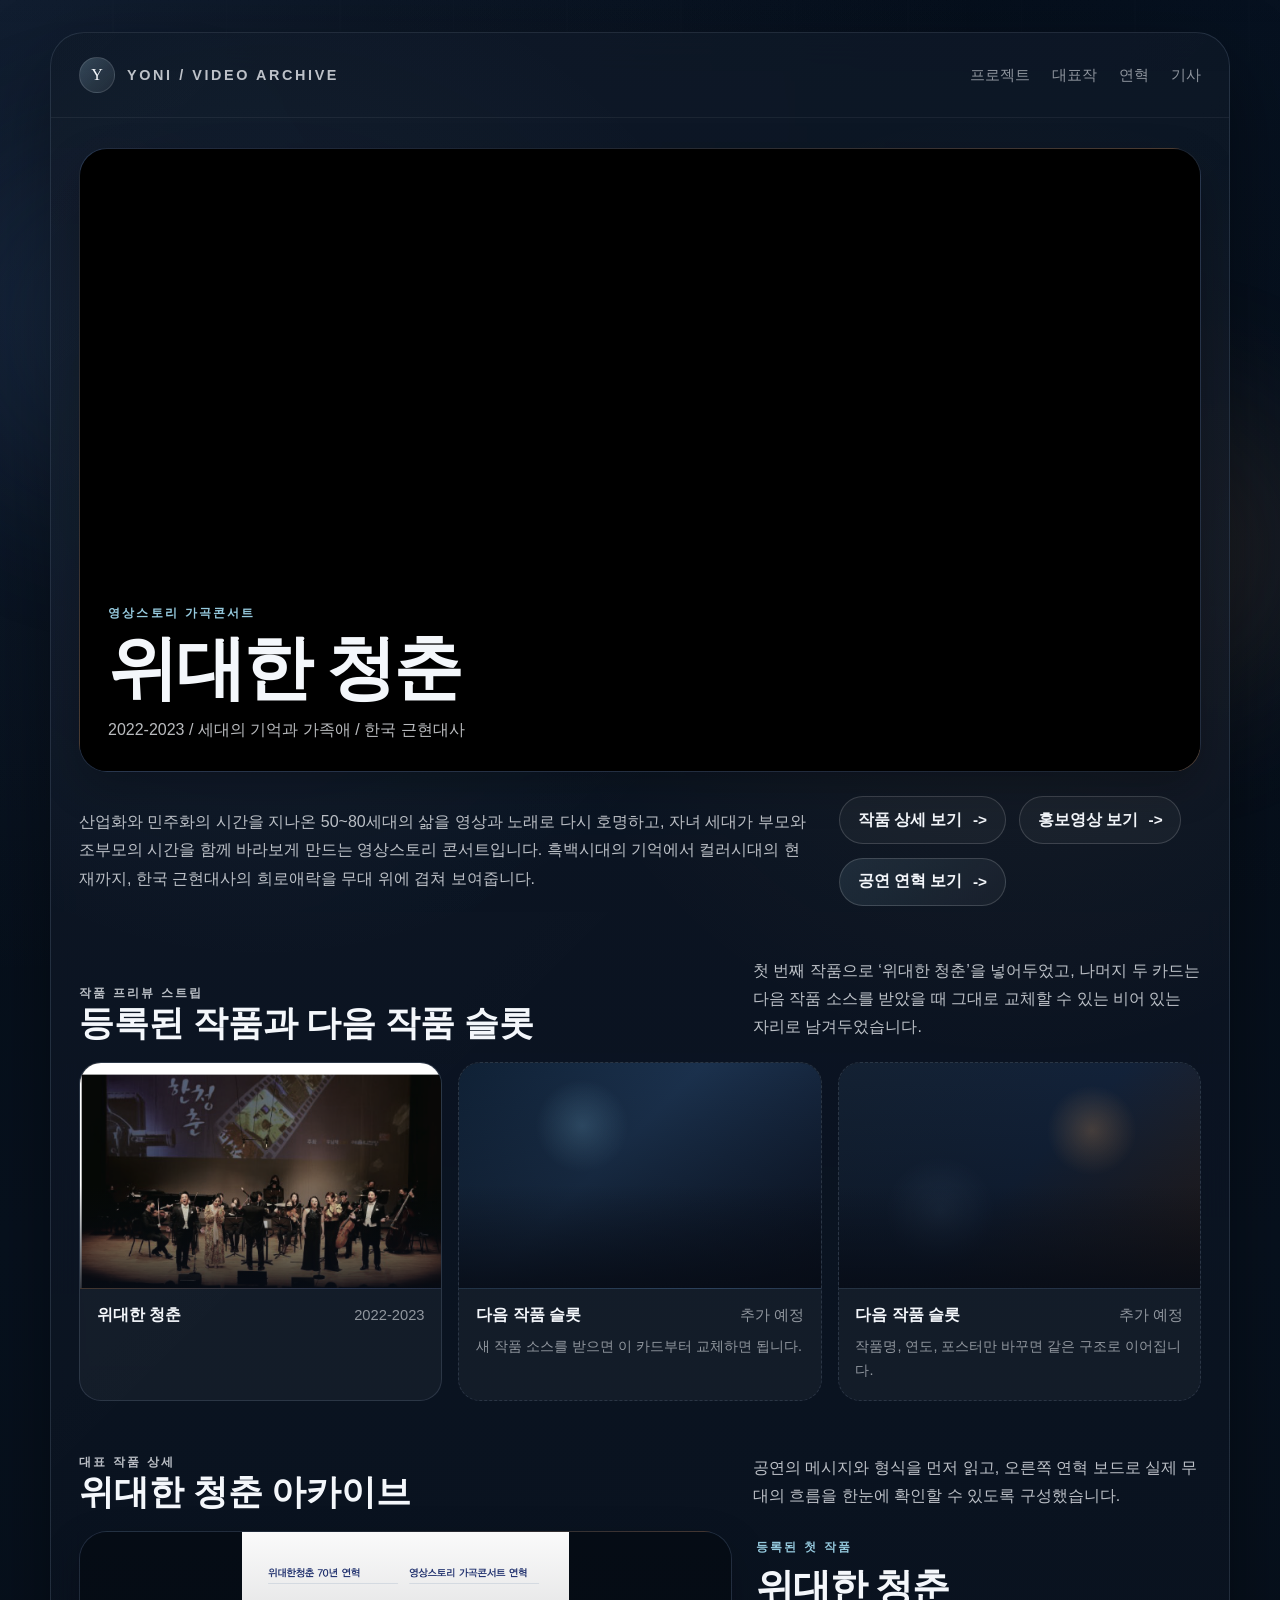
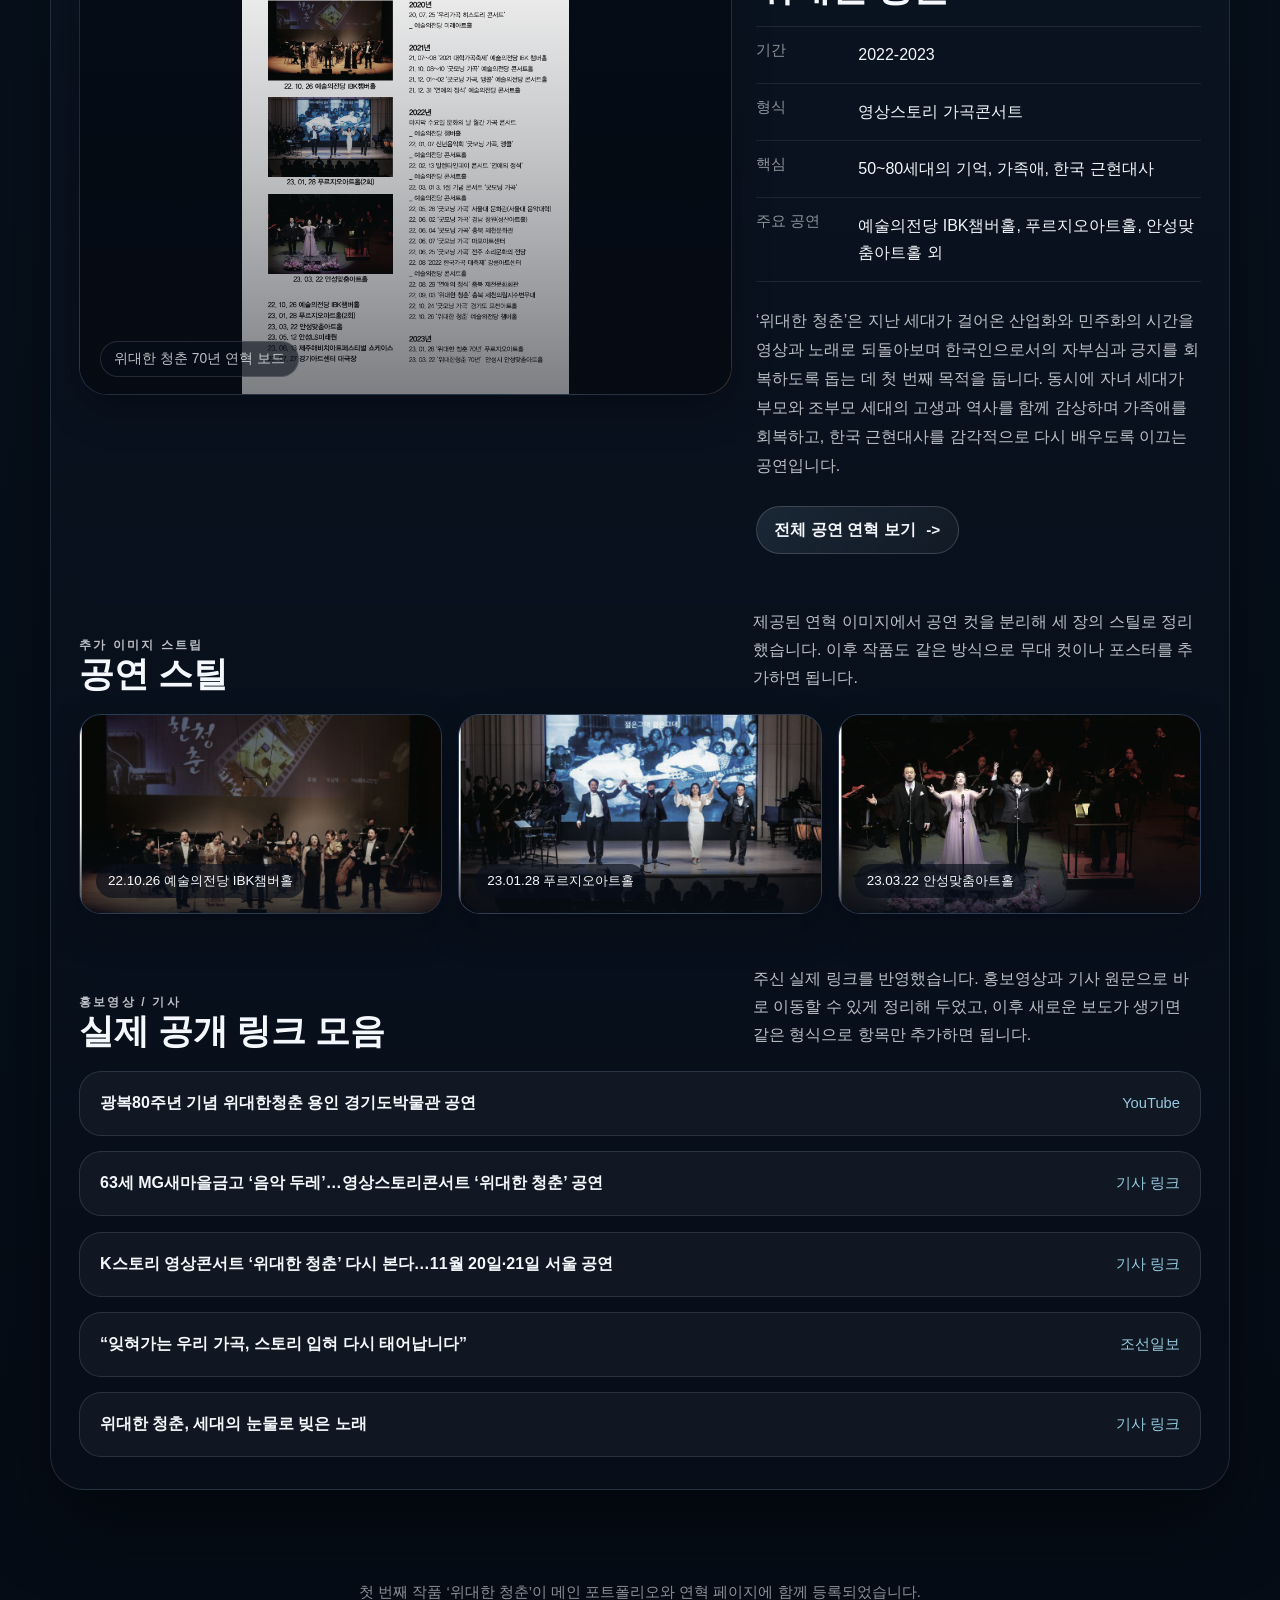
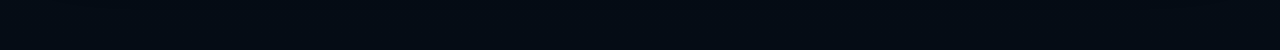
==== index.html @ c4008858 "Create cinematic portfolio site and history page" ====
<!DOCTYPE html>
<html lang="ko">
<head>
  <meta charset="UTF-8" />
  <meta name="viewport" content="width=device-width, initial-scale=1.0" />
  <title>Yoni | 위대한 청춘 포트폴리오</title>
  <meta
    name="description"
    content="영상스토리 가곡콘서트 '위대한 청춘'을 중심으로 구성한 시네마틱 포트폴리오 페이지."
  />
  <link rel="stylesheet" href="styles.css" />
</head>
<body>
  <!--
    CONTENT GUIDE
    1. 각 .media-placeholder는 아래 둘 중 하나로 바꾸면 됩니다.
       <img class="media-asset" src="assets/your-file.jpg" alt="작품 설명" />
       <video class="media-asset" src="assets/your-file.mp4" poster="assets/poster.jpg" controls preload="metadata"></video>
       <div class="video-embed"><iframe src="https://www.youtube.com/embed/VIDEO_ID" title="YouTube video player" allowfullscreen></iframe></div>
    2. 작품을 새로 넣을 때는 .preview-card 하나를 복제하고, 비어 있는 슬롯 카드를 실제 작품 카드로 교체합니다.
    3. 대표 작품 상세 섹션은 작품당 하나씩 만들고, id를 부여한 뒤 history.html에서 그 앵커로 연결합니다.
    4. 공연 스틸은 .still-frame 하나씩 복제해서 추가합니다.
    5. 기사 링크는 실제 URL을 받으면 example.com 주소만 교체하면 됩니다.
  -->

  <div class="page-atmosphere" aria-hidden="true">
    <div class="page-atmosphere__halo page-atmosphere__halo--left"></div>
    <div class="page-atmosphere__halo page-atmosphere__halo--right"></div>
    <div class="page-atmosphere__grid"></div>
  </div>

  <main class="portfolio-shell">
    <div class="portfolio-panel">
      <header class="masthead">
        <a class="brand" href="#featured">
          <span class="brand__mark">Y</span>
          <span class="brand__text">Yoni / Video Archive</span>
        </a>

        <nav class="masthead__nav" aria-label="Primary">
          <a href="#projects">프로젝트</a>
          <a href="#project-great-youth">대표작</a>
          <a href="history.html">연혁</a>
          <a href="#press">기사</a>
        </nav>
      </header>

      <section class="hero" id="featured" aria-labelledby="hero-title">
        <div class="hero__media media-stage media-stage--featured">
          <!-- HERO MEDIA SLOT -->
          <div class="video-embed">
            <iframe
              src="https://www.youtube.com/embed/uL1HTWIX-zs?si=ua6RjAPnV2ahGlyJ"
              title="위대한 청춘 홍보영상"
              loading="lazy"
              allow="accelerometer; autoplay; clipboard-write; encrypted-media; gyroscope; picture-in-picture; web-share"
              referrerpolicy="strict-origin-when-cross-origin"
              allowfullscreen
            ></iframe>
          </div>
          <div class="media-stage__scrim"></div>

          <div class="hero__overlay">
            <p class="eyebrow">영상스토리 가곡콘서트</p>
            <h1 id="hero-title">위대한 청춘</h1>
            <p class="hero__meta">2022-2023 / 세대의 기억과 가족애 / 한국 근현대사</p>
          </div>
        </div>

        <div class="hero__intro">
          <p class="hero__summary">
            산업화와 민주화의 시간을 지나온 50~80세대의 삶을 영상과 노래로 다시
            호명하고, 자녀 세대가 부모와 조부모의 시간을 함께 바라보게 만드는
            영상스토리 콘서트입니다. 흑백시대의 기억에서 컬러시대의 현재까지,
            한국 근현대사의 희로애락을 무대 위에 겹쳐 보여줍니다.
          </p>
          <div class="hero__actions">
            <a class="button-link button-link--ghost" href="#project-great-youth">작품 상세 보기</a>
            <a
              class="button-link button-link--ghost"
              href="https://youtu.be/uL1HTWIX-zs?si=ua6RjAPnV2ahGlyJ"
              target="_blank"
              rel="noreferrer"
            >홍보영상 보기</a>
            <a class="button-link" href="history.html#great-youth-history">공연 연혁 보기</a>
          </div>
        </div>
      </section>

      <section class="section-block" id="projects" aria-labelledby="projects-title">
        <div class="section-heading">
          <div>
            <p class="eyebrow">작품 프리뷰 스트립</p>
            <h2 id="projects-title">등록된 작품과 다음 작품 슬롯</h2>
          </div>
          <p>
            첫 번째 작품으로 &lsquo;위대한 청춘&rsquo;을 넣어두었고, 나머지 두 카드는
            다음 작품 소스를 받았을 때 그대로 교체할 수 있는 비어 있는 자리로
            남겨두었습니다.
          </p>
        </div>

        <div class="preview-grid">
          <!-- PROJECT CARD TEMPLATE: article.preview-card 하나를 복제해서 추가 -->
          <article class="preview-card">
            <div class="preview-card__media media-swatch media-swatch--ember">
              <img
                class="media-asset"
                src="assets/great-youth-stage-ibk-2022.png"
                alt="위대한 청춘 공연 프리뷰 이미지"
                loading="lazy"
              />
            </div>
            <div class="preview-card__body">
              <div class="preview-card__title-row">
                <h3>위대한 청춘</h3>
                <p>2022-2023</p>
              </div>
            </div>
          </article>

          <article class="preview-card preview-card--empty">
            <div class="preview-card__media media-swatch media-swatch--harbor">
              <div
                class="media-placeholder"
                role="img"
                aria-label="다음 작품을 추가할 수 있는 빈 슬롯"
              ></div>
            </div>
            <div class="preview-card__body">
              <div class="preview-card__title-row">
                <h3>다음 작품 슬롯</h3>
                <p>추가 예정</p>
              </div>
              <span class="preview-card__placeholder-note">새 작품 소스를 받으면 이 카드부터 교체하면 됩니다.</span>
            </div>
          </article>

          <article class="preview-card preview-card--empty">
            <div class="preview-card__media media-swatch media-swatch--signal">
              <div
                class="media-placeholder"
                role="img"
                aria-label="다음 작품을 추가할 수 있는 빈 슬롯"
              ></div>
            </div>
            <div class="preview-card__body">
              <div class="preview-card__title-row">
                <h3>다음 작품 슬롯</h3>
                <p>추가 예정</p>
              </div>
              <span class="preview-card__placeholder-note">작품명, 연도, 포스터만 바꾸면 같은 구조로 이어집니다.</span>
            </div>
          </article>
        </div>
      </section>

      <section class="section-block" id="project-great-youth" aria-labelledby="detail-title">
        <div class="section-heading">
          <div>
            <p class="eyebrow">대표 작품 상세</p>
            <h2 id="detail-title">위대한 청춘 아카이브</h2>
          </div>
          <p>
            공연의 메시지와 형식을 먼저 읽고, 오른쪽 연혁 보드로 실제 무대의 흐름을
            한눈에 확인할 수 있도록 구성했습니다.
          </p>
        </div>

        <div class="project-detail">
          <figure class="project-detail__frame media-stage media-stage--detail">
            <!-- MAIN DETAIL MEDIA SLOT -->
            <img
              class="media-asset media-asset--contain"
              src="assets/great-youth-history-board.png"
              alt="위대한 청춘 70년 공연 및 영상스토리 가곡콘서트 연혁 이미지"
              loading="lazy"
            />
            <div class="media-stage__scrim"></div>
            <figcaption class="project-detail__caption">위대한 청춘 70년 연혁 보드</figcaption>
          </figure>

          <article class="project-detail__copy">
            <p class="eyebrow">등록된 첫 작품</p>
            <h3 class="project-detail__title">위대한 청춘</h3>

            <dl class="project-facts">
              <div>
                <dt>기간</dt>
                <dd>2022-2023</dd>
              </div>
              <div>
                <dt>형식</dt>
                <dd>영상스토리 가곡콘서트</dd>
              </div>
              <div>
                <dt>핵심</dt>
                <dd>50~80세대의 기억, 가족애, 한국 근현대사</dd>
              </div>
              <div>
                <dt>주요 공연</dt>
                <dd>예술의전당 IBK챔버홀, 푸르지오아트홀, 안성맞춤아트홀 외</dd>
              </div>
            </dl>

            <p class="project-detail__description">
              &lsquo;위대한 청춘&rsquo;은 지난 세대가 걸어온 산업화와 민주화의 시간을
              영상과 노래로 되돌아보며 한국인으로서의 자부심과 긍지를 회복하도록
              돕는 데 첫 번째 목적을 둡니다. 동시에 자녀 세대가 부모와 조부모 세대의
              고생과 역사를 함께 감상하며 가족애를 회복하고, 한국 근현대사를 감각적으로
              다시 배우도록 이끄는 공연입니다.
            </p>

            <a class="button-link" href="history.html#great-youth-history">전체 공연 연혁 보기</a>
          </article>
        </div>
      </section>

      <section class="section-block" aria-labelledby="stills-title">
        <div class="section-heading">
          <div>
            <p class="eyebrow">추가 이미지 스트립</p>
            <h2 id="stills-title">공연 스틸</h2>
          </div>
          <p>
            제공된 연혁 이미지에서 공연 컷을 분리해 세 장의 스틸로 정리했습니다.
            이후 작품도 같은 방식으로 무대 컷이나 포스터를 추가하면 됩니다.
          </p>
        </div>

        <div class="stills-grid">
          <!-- STILL TEMPLATE: figure.still-frame 하나씩 복제 -->
          <figure class="still-frame still-frame--arrival">
            <img
              class="media-asset"
              src="assets/great-youth-stage-ibk-2022.png"
              alt="2022년 예술의전당 IBK챔버홀 위대한 청춘 공연 장면"
              loading="lazy"
            />
            <figcaption>22.10.26 예술의전당 IBK챔버홀</figcaption>
          </figure>

          <figure class="still-frame still-frame--refraction">
            <img
              class="media-asset"
              src="assets/great-youth-stage-prugio-2023.png"
              alt="2023년 푸르지오아트홀 위대한 청춘 공연 장면"
              loading="lazy"
            />
            <figcaption>23.01.28 푸르지오아트홀</figcaption>
          </figure>

          <figure class="still-frame still-frame--rooftop">
            <img
              class="media-asset"
              src="assets/great-youth-stage-anseong-2023.png"
              alt="2023년 안성맞춤아트홀 위대한 청춘 공연 장면"
              loading="lazy"
            />
            <figcaption>23.03.22 안성맞춤아트홀</figcaption>
          </figure>
        </div>
      </section>

      <section class="section-block section-block--last" id="press" aria-labelledby="press-title">
        <div class="section-heading">
          <div>
            <p class="eyebrow">홍보영상 / 기사</p>
            <h2 id="press-title">실제 공개 링크 모음</h2>
          </div>
          <p>
            주신 실제 링크를 반영했습니다. 홍보영상과 기사 원문으로 바로 이동할 수 있게
            정리해 두었고, 이후 새로운 보도가 생기면 같은 형식으로 항목만 추가하면 됩니다.
          </p>
        </div>

        <ul class="press-list">
          <!-- PRESS LINK TEMPLATE: li 하나씩 복제 -->
          <li>
            <a
              class="press-link"
              href="https://youtu.be/uL1HTWIX-zs?si=ua6RjAPnV2ahGlyJ"
              target="_blank"
              rel="noreferrer"
            >
              <span class="press-link__title">광복80주년 기념 위대한청춘 용인 경기도박물관 공연</span>
              <span class="press-link__meta">YouTube</span>
            </a>
          </li>
          <li>
            <a
              class="press-link"
              href="https://daily.hankooki.com/news/articleViewAmp.html?idxno=1357219"
              target="_blank"
              rel="noreferrer"
            >
              <span class="press-link__title">63세 MG새마을금고 &lsquo;음악 두레&rsquo;&hellip;영상스토리콘서트 &lsquo;위대한 청춘&rsquo; 공연</span>
              <span class="press-link__meta">기사 링크</span>
            </a>
          </li>
          <li>
            <a
              class="press-link"
              href="https://daily.hankooki.com/news/articleView.html?idxno=1286118"
              target="_blank"
              rel="noreferrer"
            >
              <span class="press-link__title">K스토리 영상콘서트 &lsquo;위대한 청춘&rsquo; 다시 본다&hellip;11월 20일&middot;21일 서울 공연</span>
              <span class="press-link__meta">기사 링크</span>
            </a>
          </li>
          <li>
            <a
              class="press-link"
              href="https://www.chosun.com/culture-life/performance-arts/2025/11/04/C3NMFO4NOFBK3BOUZALYMNGL6I/"
              target="_blank"
              rel="noreferrer"
            >
              <span class="press-link__title">&ldquo;잊혀가는 우리 가곡, 스토리 입혀 다시 태어납니다&rdquo;</span>
              <span class="press-link__meta">조선일보</span>
            </a>
          </li>
          <li>
            <a
              class="press-link"
              href="http://www.woman-story.co.kr/news/articleView.html?idxno=10853"
              target="_blank"
              rel="noreferrer"
            >
              <span class="press-link__title">위대한 청춘, 세대의 눈물로 빚은 노래</span>
              <span class="press-link__meta">기사 링크</span>
            </a>
          </li>
        </ul>
      </section>
    </div>
  </main>

  <footer class="site-footer">
    <p>첫 번째 작품 &lsquo;위대한 청춘&rsquo;이 메인 포트폴리오와 연혁 페이지에 함께 등록되었습니다.</p>
  </footer>
</body>
</html>
---- styles.css ----
:root {
  --bg-base: #06101d;
  --bg-deep: #091526;
  --bg-panel: rgba(9, 17, 30, 0.76);
  --bg-panel-strong: rgba(12, 21, 36, 0.88);
  --surface-soft: rgba(255, 255, 255, 0.04);
  --surface-hover: rgba(255, 255, 255, 0.07);
  --line-soft: rgba(183, 210, 237, 0.14);
  --line-strong: rgba(183, 210, 237, 0.28);
  --text-main: #f4f7fb;
  --text-muted: rgba(244, 247, 251, 0.76);
  --text-soft: rgba(244, 247, 251, 0.56);
  --accent-sea: #96cade;
  --accent-warm: rgba(238, 164, 96, 0.32);
  --focus-ring: #b8e4f2;
  --shadow-panel: 0 32px 80px rgba(0, 0, 0, 0.42);
  --shadow-card: 0 16px 40px rgba(0, 0, 0, 0.24);
  --radius-panel: 34px;
  --radius-large: 28px;
  --radius-medium: 22px;
  --radius-small: 16px;
  --shell-width: 1180px;
}

*,
*::before,
*::after {
  box-sizing: border-box;
}

html {
  scroll-behavior: smooth;
}

body {
  margin: 0;
  min-height: 100vh;
  font-family: "Aptos", "Segoe UI", "Noto Sans KR", sans-serif;
  color: var(--text-main);
  background:
    radial-gradient(circle at top left, rgba(77, 116, 173, 0.18), transparent 28%),
    radial-gradient(circle at top right, rgba(19, 50, 89, 0.16), transparent 26%),
    linear-gradient(180deg, #040b15 0%, #07111e 38%, #050c15 100%);
  overflow-x: hidden;
}

a {
  color: inherit;
  text-decoration: none;
}

img,
video {
  display: block;
  max-width: 100%;
}

a:focus-visible {
  outline: 2px solid var(--focus-ring);
  outline-offset: 4px;
}

.page-atmosphere {
  position: fixed;
  inset: 0;
  z-index: 0;
  pointer-events: none;
  overflow: hidden;
}

.page-atmosphere__halo {
  position: absolute;
  border-radius: 999px;
  filter: blur(72px);
  opacity: 0.65;
}

.page-atmosphere__halo--left {
  top: 8%;
  left: -10%;
  width: 32rem;
  height: 32rem;
  background: radial-gradient(circle, rgba(84, 126, 193, 0.34), transparent 68%);
}

.page-atmosphere__halo--right {
  right: -8%;
  bottom: 14%;
  width: 28rem;
  height: 28rem;
  background: radial-gradient(circle, rgba(235, 169, 109, 0.28), transparent 68%);
}

.page-atmosphere__grid {
  position: absolute;
  inset: 0;
  background:
    linear-gradient(180deg, rgba(255, 255, 255, 0.02), transparent 24%),
    repeating-linear-gradient(
      90deg,
      transparent 0,
      transparent 7rem,
      rgba(255, 255, 255, 0.02) 7rem,
      rgba(255, 255, 255, 0.02) 7.1rem
    );
  opacity: 0.22;
}

.portfolio-shell {
  position: relative;
  z-index: 1;
  max-width: calc(var(--shell-width) + 48px);
  margin: 0 auto;
  padding: 32px 24px 72px;
}

.portfolio-panel {
  position: relative;
  overflow: hidden;
  border: 1px solid var(--line-soft);
  border-radius: var(--radius-panel);
  background:
    linear-gradient(180deg, rgba(13, 23, 38, 0.88), rgba(8, 15, 27, 0.72)),
    linear-gradient(135deg, rgba(255, 255, 255, 0.05), transparent 42%);
  box-shadow: var(--shadow-panel);
  backdrop-filter: blur(18px);
}

.portfolio-panel::before {
  content: "";
  position: absolute;
  inset: 0;
  background:
    radial-gradient(circle at 18% 14%, rgba(130, 174, 214, 0.08), transparent 18%),
    radial-gradient(circle at 82% 18%, rgba(244, 176, 112, 0.06), transparent 18%);
  pointer-events: none;
}

.masthead {
  position: relative;
  z-index: 1;
  display: flex;
  align-items: center;
  justify-content: space-between;
  gap: 18px;
  padding: 24px 28px;
  border-bottom: 1px solid rgba(255, 255, 255, 0.06);
}

.brand {
  display: inline-flex;
  align-items: center;
  gap: 12px;
}

.brand__mark {
  display: grid;
  place-items: center;
  width: 2.25rem;
  height: 2.25rem;
  border-radius: 999px;
  border: 1px solid rgba(255, 255, 255, 0.12);
  background:
    linear-gradient(135deg, rgba(154, 202, 222, 0.24), rgba(255, 255, 255, 0.04)),
    rgba(255, 255, 255, 0.02);
  font-family: "Iowan Old Style", "Palatino Linotype", Georgia, serif;
  font-size: 1rem;
}

.brand__text {
  color: var(--text-muted);
  font-size: 0.9rem;
  font-weight: 600;
  letter-spacing: 0.18em;
  text-transform: uppercase;
}

.masthead__nav {
  display: flex;
  flex-wrap: wrap;
  gap: 22px;
}

.masthead__nav a {
  color: var(--text-soft);
  font-size: 0.94rem;
  transition: color 180ms ease, transform 180ms ease;
}

.masthead__nav a:hover,
.masthead__nav a:focus-visible {
  color: var(--text-main);
  transform: translateY(-1px);
}

.hero {
  position: relative;
  z-index: 1;
  padding: 30px 28px 0;
}

.hero__media,
.project-detail__frame {
  position: relative;
  overflow: hidden;
  border-radius: var(--radius-large);
  border: 1px solid rgba(255, 255, 255, 0.08);
  box-shadow: var(--shadow-card);
  isolation: isolate;
}

.media-stage {
  background-color: #0c1627;
}

.media-placeholder,
.media-asset {
  position: absolute;
  inset: 0;
  width: 100%;
  height: 100%;
  display: block;
}

.media-asset {
  object-fit: cover;
}

.media-asset--contain {
  object-fit: contain;
  background: #050c15;
}

.video-embed {
  position: absolute;
  inset: 0;
  z-index: 1;
  background: #000;
}

.video-embed iframe {
  display: block;
  width: 100%;
  height: 100%;
  border: 0;
}

.media-stage--featured {
  min-height: 39rem;
  background:
    radial-gradient(circle at 78% 24%, rgba(241, 188, 130, 0.28), transparent 14%),
    radial-gradient(circle at 66% 38%, rgba(121, 175, 211, 0.18), transparent 18%),
    linear-gradient(135deg, #17263f 0%, #0e192c 42%, #091321 62%, #3d2b1f 100%);
}

.media-stage--featured::before {
  content: "";
  position: absolute;
  inset: auto 0 0 0;
  height: 56%;
  background:
    linear-gradient(180deg, transparent 0%, rgba(4, 8, 16, 0.6) 30%, rgba(4, 8, 16, 0.96) 100%),
    repeating-linear-gradient(
      90deg,
      rgba(118, 160, 211, 0.08) 0,
      rgba(118, 160, 211, 0.08) 2.8%,
      transparent 2.8%,
      transparent 8.6%
    );
}

.media-stage--featured::after {
  content: "";
  position: absolute;
  inset: 0;
  background:
    radial-gradient(circle at 18% 82%, rgba(112, 163, 205, 0.12), transparent 18%),
    linear-gradient(180deg, rgba(6, 11, 20, 0.06), rgba(6, 11, 20, 0.2));
  pointer-events: none;
}

.media-stage--detail {
  min-height: 29rem;
  background:
    radial-gradient(circle at 28% 24%, rgba(126, 186, 212, 0.22), transparent 18%),
    radial-gradient(circle at 72% 18%, rgba(243, 183, 126, 0.24), transparent 16%),
    linear-gradient(140deg, #0f1a2d 0%, #13253a 38%, #0c1524 68%, #35261f 100%);
}

.media-stage--detail::before {
  content: "";
  position: absolute;
  inset: auto 0 0 0;
  height: 52%;
  background:
    linear-gradient(180deg, transparent, rgba(6, 10, 18, 0.78) 42%, rgba(6, 10, 18, 0.98)),
    repeating-linear-gradient(
      0deg,
      transparent 0,
      transparent 2.4rem,
      rgba(255, 255, 255, 0.03) 2.4rem,
      rgba(255, 255, 255, 0.03) 2.55rem
    );
}

.media-stage__scrim {
  position: absolute;
  inset: 0;
  background:
    linear-gradient(180deg, rgba(6, 10, 18, 0.02), rgba(6, 10, 18, 0.24) 48%, rgba(6, 10, 18, 0.52) 100%);
}

.media-stage__play {
  position: absolute;
  top: 50%;
  left: 50%;
  z-index: 2;
  width: 5.25rem;
  height: 5.25rem;
  transform: translate(-50%, -50%);
  border: 1px solid rgba(255, 255, 255, 0.16);
  border-radius: 999px;
  background: rgba(9, 17, 30, 0.62);
  box-shadow: 0 20px 48px rgba(0, 0, 0, 0.32);
  backdrop-filter: blur(12px);
  pointer-events: none;
}

.media-stage__play::before {
  content: "";
  position: absolute;
  top: 50%;
  left: 54%;
  transform: translate(-50%, -50%);
  width: 0;
  height: 0;
  border-top: 0.82rem solid transparent;
  border-bottom: 0.82rem solid transparent;
  border-left: 1.25rem solid rgba(255, 255, 255, 0.92);
}

.hero__overlay {
  position: absolute;
  right: 1.75rem;
  bottom: 1.75rem;
  left: 1.75rem;
  z-index: 2;
  max-width: 46rem;
}

.eyebrow {
  margin: 0 0 0.85rem;
  color: var(--accent-sea);
  font-size: 0.76rem;
  font-weight: 700;
  letter-spacing: 0.18em;
  text-transform: uppercase;
}

.hero__overlay h1,
.section-heading h2,
.project-detail__title {
  font-family: "Iowan Old Style", "Palatino Linotype", Georgia, serif;
}

.hero__overlay h1 {
  margin: 0 0 0.9rem;
  font-size: clamp(2.6rem, 5.5vw, 5rem);
  line-height: 0.96;
  letter-spacing: -0.035em;
  max-width: 11ch;
}

.hero__meta {
  margin: 0;
  color: var(--text-muted);
  font-size: 1rem;
  line-height: 1.6;
}

.hero__intro {
  display: flex;
  align-items: center;
  justify-content: space-between;
  gap: 1.5rem;
  padding: 1.5rem 0 0;
}

.hero__summary {
  margin: 0;
  max-width: 46rem;
  color: var(--text-muted);
  line-height: 1.8;
}

.hero__actions,
.history-hero__actions {
  display: flex;
  flex-wrap: wrap;
  gap: 0.85rem;
}

.button-link {
  display: inline-flex;
  align-items: center;
  justify-content: center;
  gap: 0.65rem;
  min-height: 3rem;
  padding: 0 1.1rem;
  border: 1px solid rgba(255, 255, 255, 0.16);
  border-radius: 999px;
  background: linear-gradient(135deg, rgba(150, 202, 222, 0.12), rgba(255, 255, 255, 0.04));
  color: var(--text-main);
  font-weight: 600;
  transition:
    transform 180ms ease,
    border-color 180ms ease,
    background 180ms ease;
}

.button-link::after {
  content: "->";
  font-size: 0.96rem;
}

.button-link:hover,
.button-link:focus-visible {
  transform: translateY(-1px);
  border-color: var(--line-strong);
  background: linear-gradient(135deg, rgba(150, 202, 222, 0.18), rgba(255, 255, 255, 0.06));
}

.button-link--ghost {
  background: rgba(255, 255, 255, 0.04);
}

.section-block {
  position: relative;
  z-index: 1;
  padding: 3.2rem 1.75rem 0;
}

.section-block--last {
  padding-bottom: 2rem;
}

.section-heading {
  display: grid;
  grid-template-columns: minmax(0, 1fr) minmax(16rem, 28rem);
  gap: 1.5rem;
  align-items: end;
  margin-bottom: 1.35rem;
}

.section-heading h2 {
  margin: 0;
  font-size: clamp(1.7rem, 2.7vw, 2.35rem);
  line-height: 1.05;
}

.section-heading p {
  margin: 0;
  color: var(--text-muted);
  line-height: 1.75;
}

.preview-grid,
.stills-grid {
  display: grid;
  gap: 1rem;
}

.preview-grid {
  grid-template-columns: repeat(3, minmax(0, 1fr));
}

.preview-card {
  overflow: hidden;
  border: 1px solid var(--line-soft);
  border-radius: var(--radius-medium);
  background: var(--surface-soft);
  transition:
    transform 180ms ease,
    border-color 180ms ease,
    background 180ms ease;
}

.preview-card:hover,
.preview-card:focus-within {
  transform: translateY(-3px);
  border-color: var(--line-strong);
  background: var(--surface-hover);
}

.preview-card--empty {
  border-style: dashed;
}

.preview-card__media {
  position: relative;
  aspect-ratio: 16 / 10;
  overflow: hidden;
  border-bottom: 1px solid rgba(255, 255, 255, 0.07);
}

.preview-card__body {
  padding: 1rem 1.05rem 1.1rem;
}

.preview-card__title-row {
  display: flex;
  align-items: baseline;
  justify-content: space-between;
  gap: 1rem;
}

.preview-card__body h3 {
  margin: 0;
  font-size: 1rem;
}

.preview-card__body p {
  margin: 0;
  color: var(--text-soft);
  font-size: 0.92rem;
}

.preview-card__placeholder-note {
  display: block;
  margin-top: 0.55rem;
  color: var(--text-soft);
  font-size: 0.9rem;
  line-height: 1.65;
}

.media-swatch {
  background-color: #101a2b;
}

.media-swatch::before,
.still-frame::before {
  content: "";
  position: absolute;
  inset: 0;
  background: linear-gradient(180deg, rgba(5, 9, 16, 0.04), rgba(5, 9, 16, 0.48));
}

.media-swatch::after,
.still-frame::after {
  content: "";
  position: absolute;
  inset: auto 0 0 0;
  height: 46%;
  background: linear-gradient(180deg, transparent, rgba(7, 12, 22, 0.82) 100%);
}

.media-swatch--ember {
  background:
    radial-gradient(circle at 62% 32%, rgba(244, 187, 124, 0.34), transparent 16%),
    linear-gradient(135deg, #34261d 0%, #1a2640 44%, #0d1526 100%);
}

.media-swatch--harbor {
  background:
    radial-gradient(circle at 34% 28%, rgba(119, 176, 208, 0.28), transparent 16%),
    linear-gradient(135deg, #102237 0%, #1c3350 42%, #0d1526 100%);
}

.media-swatch--signal {
  background:
    radial-gradient(circle at 70% 30%, rgba(239, 170, 101, 0.28), transparent 15%),
    radial-gradient(circle at 28% 66%, rgba(115, 155, 196, 0.16), transparent 18%),
    linear-gradient(135deg, #142234 0%, #13233b 50%, #2c201c 100%);
}

.project-detail {
  display: grid;
  grid-template-columns: minmax(0, 1.32fr) minmax(19rem, 0.9fr);
  gap: 1.5rem;
  align-items: start;
}

.project-detail__frame {
  min-width: 0;
  margin: 0;
}

.project-detail__caption {
  position: absolute;
  left: 1.25rem;
  bottom: 1.1rem;
  z-index: 2;
  padding: 0.5rem 0.82rem;
  border: 1px solid rgba(255, 255, 255, 0.12);
  border-radius: 999px;
  background: rgba(7, 14, 25, 0.6);
  color: var(--text-muted);
  font-size: 0.86rem;
}

.project-detail__copy {
  padding: 0.45rem 0 0.2rem;
}

.project-detail__title {
  margin: 0 0 1.25rem;
  font-size: clamp(2rem, 3vw, 2.9rem);
  line-height: 0.95;
  letter-spacing: -0.03em;
}

.project-facts {
  margin: 0 0 1.5rem;
  display: grid;
  gap: 0;
}

.project-facts div {
  display: grid;
  grid-template-columns: 5.4rem minmax(0, 1fr);
  gap: 1rem;
  padding: 0.9rem 0;
  border-top: 1px solid rgba(255, 255, 255, 0.08);
}

.project-facts div:last-child {
  border-bottom: 1px solid rgba(255, 255, 255, 0.08);
}

.project-facts dt {
  color: var(--text-soft);
  font-size: 0.92rem;
}

.project-facts dd {
  margin: 0;
  color: var(--text-main);
  line-height: 1.7;
}

.project-detail__description {
  margin: 0 0 1.6rem;
  color: var(--text-muted);
  line-height: 1.82;
}

.stills-grid {
  grid-template-columns: repeat(3, minmax(0, 1fr));
}

.still-frame {
  position: relative;
  min-height: 12.5rem;
  margin: 0;
  overflow: hidden;
  border: 1px solid var(--line-soft);
  border-radius: var(--radius-medium);
  box-shadow: var(--shadow-card);
}

.still-frame figcaption {
  position: absolute;
  left: 1rem;
  bottom: 0.95rem;
  z-index: 2;
  padding: 0.5rem 0.75rem;
  border-radius: 999px;
  background: rgba(8, 15, 26, 0.66);
  color: var(--text-main);
  font-size: 0.84rem;
}

.still-frame--arrival {
  background:
    radial-gradient(circle at 28% 24%, rgba(110, 166, 204, 0.24), transparent 17%),
    linear-gradient(135deg, #15253a 0%, #102138 50%, #0b1423 100%);
}

.still-frame--refraction {
  background:
    radial-gradient(circle at 66% 28%, rgba(241, 182, 120, 0.3), transparent 16%),
    linear-gradient(135deg, #1b2235 0%, #1f3047 44%, #121a2a 100%);
}

.still-frame--rooftop {
  background:
    radial-gradient(circle at 74% 24%, rgba(236, 170, 108, 0.22), transparent 14%),
    radial-gradient(circle at 26% 36%, rgba(107, 157, 194, 0.18), transparent 18%),
    linear-gradient(135deg, #102038 0%, #152742 52%, #1f1b23 100%);
}

.press-list {
  display: grid;
  gap: 0.95rem;
  margin: 0;
  padding: 0;
  list-style: none;
}

.press-link {
  display: grid;
  grid-template-columns: minmax(0, 1fr) auto;
  gap: 1rem;
  align-items: center;
  padding: 1.2rem 1.25rem;
  border: 1px solid var(--line-soft);
  border-radius: var(--radius-medium);
  background: var(--surface-soft);
  transition:
    transform 180ms ease,
    border-color 180ms ease,
    background 180ms ease;
}

.press-link:hover,
.press-link:focus-visible {
  transform: translateY(-2px);
  border-color: var(--line-strong);
  background: var(--surface-hover);
}

.press-link__title {
  font-weight: 600;
  line-height: 1.55;
}

.press-link__meta {
  color: var(--accent-sea);
  font-size: 0.92rem;
  white-space: nowrap;
}

.site-footer {
  position: relative;
  z-index: 1;
  max-width: var(--shell-width);
  margin: 0 auto;
  padding: 1.3rem 1.5rem 3rem;
}

.site-footer p {
  margin: 0;
  color: var(--text-soft);
  text-align: center;
  font-size: 0.92rem;
}

.history-hero {
  position: relative;
  z-index: 1;
  display: grid;
  grid-template-columns: minmax(0, 1.25fr) minmax(18rem, 0.75fr);
  gap: 1.25rem;
  padding: 2rem 1.75rem 0;
}

.history-hero__copy,
.history-hero__panel,
.workflow-card,
.timeline-entry {
  border: 1px solid var(--line-soft);
  border-radius: var(--radius-medium);
  background:
    linear-gradient(180deg, rgba(255, 255, 255, 0.035), rgba(255, 255, 255, 0.02)),
    rgba(8, 15, 27, 0.52);
  box-shadow: var(--shadow-card);
}

.history-hero__copy {
  padding: 1.5rem;
}

.history-hero__copy h1 {
  margin: 0 0 1rem;
  max-width: 12ch;
  font-family: "Iowan Old Style", "Palatino Linotype", Georgia, serif;
  font-size: clamp(2.4rem, 4.8vw, 4.4rem);
  line-height: 0.98;
  letter-spacing: -0.035em;
}

.history-hero__summary {
  margin: 0 0 1.4rem;
  max-width: 42rem;
  color: var(--text-muted);
  line-height: 1.82;
}

.history-hero__panel {
  padding: 1.5rem;
  align-self: stretch;
}

.history-checklist {
  margin: 0;
  padding-left: 1.2rem;
  color: var(--text-muted);
  line-height: 1.9;
}

.workflow-grid {
  display: grid;
  grid-template-columns: repeat(3, minmax(0, 1fr));
  gap: 1rem;
}

.workflow-card {
  padding: 1.25rem;
}

.workflow-card__step {
  margin: 0 0 0.65rem;
  color: var(--accent-sea);
  font-size: 0.76rem;
  font-weight: 700;
  letter-spacing: 0.16em;
  text-transform: uppercase;
}

.workflow-card h3 {
  margin: 0 0 0.65rem;
  font-size: 1.08rem;
}

.workflow-card p:last-child {
  margin: 0;
  color: var(--text-muted);
  line-height: 1.76;
}

.timeline-board {
  display: grid;
  gap: 2rem;
}

.timeline-year {
  display: grid;
  grid-template-columns: 10rem minmax(0, 1fr);
  gap: 1.25rem;
  align-items: start;
}

.timeline-year__rail {
  position: sticky;
  top: 1.5rem;
  padding-top: 0.5rem;
}

.timeline-year__rail h3 {
  margin: 0 0 0.35rem;
  font-family: "Iowan Old Style", "Palatino Linotype", Georgia, serif;
  font-size: clamp(2rem, 4vw, 3rem);
  line-height: 0.95;
}

.timeline-year__rail p {
  margin: 0;
  color: var(--text-soft);
}

.timeline-year__entries {
  display: grid;
  gap: 1rem;
}

.timeline-entry {
  display: grid;
  grid-template-columns: 12.5rem minmax(0, 1fr);
  gap: 1rem;
  padding: 1rem;
}

.timeline-entry__media {
  position: relative;
  min-height: 10.5rem;
  overflow: hidden;
  border-radius: var(--radius-small);
}

.timeline-entry__copy {
  min-width: 0;
}

.timeline-entry__header {
  display: flex;
  align-items: center;
  gap: 0.7rem;
  flex-wrap: wrap;
  margin-bottom: 0.55rem;
}

.timeline-entry__month {
  margin: 0;
  color: var(--text-soft);
  font-size: 0.92rem;
}

.timeline-entry__status {
  display: inline-flex;
  align-items: center;
  min-height: 1.75rem;
  padding: 0 0.7rem;
  border: 1px solid rgba(150, 202, 222, 0.18);
  border-radius: 999px;
  background: rgba(150, 202, 222, 0.12);
  color: var(--text-main);
  font-size: 0.82rem;
  font-weight: 600;
}

.timeline-entry__status--soft {
  background: rgba(255, 255, 255, 0.06);
  border-color: rgba(255, 255, 255, 0.1);
}

.timeline-entry h4 {
  margin: 0 0 0.9rem;
  font-size: 1.3rem;
  line-height: 1.1;
}

.timeline-facts {
  margin: 0 0 0.95rem;
  display: grid;
  gap: 0.55rem;
}

.timeline-facts div {
  display: grid;
  grid-template-columns: 4.2rem minmax(0, 1fr);
  gap: 0.8rem;
}

.timeline-facts dt {
  color: var(--text-soft);
  font-size: 0.9rem;
}

.timeline-facts dd {
  margin: 0;
  color: var(--text-main);
  line-height: 1.6;
}

.timeline-entry__description {
  margin: 0 0 1rem;
  color: var(--text-muted);
  line-height: 1.75;
}

.timeline-entry__links {
  display: flex;
  flex-wrap: wrap;
  gap: 0.75rem;
}

.timeline-link {
  display: inline-flex;
  align-items: center;
  min-height: 2.3rem;
  padding: 0 0.8rem;
  border: 1px solid rgba(255, 255, 255, 0.12);
  border-radius: 999px;
  background: rgba(255, 255, 255, 0.04);
  color: var(--text-muted);
  font-size: 0.92rem;
  transition:
    transform 180ms ease,
    border-color 180ms ease,
    background 180ms ease,
    color 180ms ease;
}

.timeline-link:hover,
.timeline-link:focus-visible {
  transform: translateY(-1px);
  border-color: var(--line-strong);
  background: rgba(255, 255, 255, 0.08);
  color: var(--text-main);
}

.media-swatch--refraction {
  background:
    radial-gradient(circle at 66% 28%, rgba(241, 182, 120, 0.3), transparent 16%),
    linear-gradient(135deg, #1b2235 0%, #1f3047 44%, #121a2a 100%);
}

@media (max-width: 1080px) {
  .hero__media {
    min-height: 34rem;
  }

  .section-heading {
    grid-template-columns: 1fr;
  }

  .history-hero {
    grid-template-columns: 1fr;
  }

  .project-detail {
    grid-template-columns: 1fr;
  }

  .timeline-year {
    grid-template-columns: 1fr;
  }

  .timeline-year__rail {
    position: static;
    padding-top: 0;
  }
}

@media (max-width: 900px) {
  .preview-grid,
  .stills-grid {
    grid-template-columns: repeat(2, minmax(0, 1fr));
  }

  .hero__intro {
    flex-direction: column;
    align-items: flex-start;
  }

  .workflow-grid {
    grid-template-columns: 1fr;
  }

  .timeline-entry {
    grid-template-columns: 1fr;
  }
}

@media (max-width: 680px) {
  .portfolio-shell {
    padding: 18px 14px 56px;
  }

  .portfolio-panel {
    border-radius: 24px;
  }

  .masthead {
    flex-direction: column;
    align-items: flex-start;
    padding: 18px 16px;
  }

  .masthead__nav {
    gap: 16px;
  }

  .hero,
  .section-block,
  .history-hero {
    padding-right: 16px;
    padding-left: 16px;
  }

  .hero__media {
    min-height: 27rem;
  }

  .hero__overlay {
    right: 1rem;
    bottom: 1rem;
    left: 1rem;
  }

  .hero__overlay h1 {
    font-size: clamp(2.2rem, 12vw, 3.6rem);
  }

  .media-stage__play {
    width: 4.35rem;
    height: 4.35rem;
  }

  .media-stage__play::before {
    border-top-width: 0.7rem;
    border-bottom-width: 0.7rem;
    border-left-width: 1rem;
  }

  .project-detail__frame {
    min-height: 22rem;
  }

  .press-link {
    grid-template-columns: 1fr;
  }

  .history-hero__copy,
  .history-hero__panel,
  .timeline-entry,
  .workflow-card {
    padding: 1rem;
  }
}

@media (max-width: 560px) {
  .preview-grid,
  .stills-grid {
    grid-template-columns: 1fr;
  }

  .project-facts div {
    grid-template-columns: 1fr;
    gap: 0.35rem;
  }

  .button-link {
    width: 100%;
  }

  .hero__actions,
  .history-hero__actions,
  .timeline-entry__links {
    flex-direction: column;
  }

  .timeline-facts div {
    grid-template-columns: 1fr;
    gap: 0.25rem;
  }
}

@media (prefers-reduced-motion: reduce) {
  html {
    scroll-behavior: auto;
  }

  *,
  *::before,
  *::after {
    transition: none !important;
  }
}
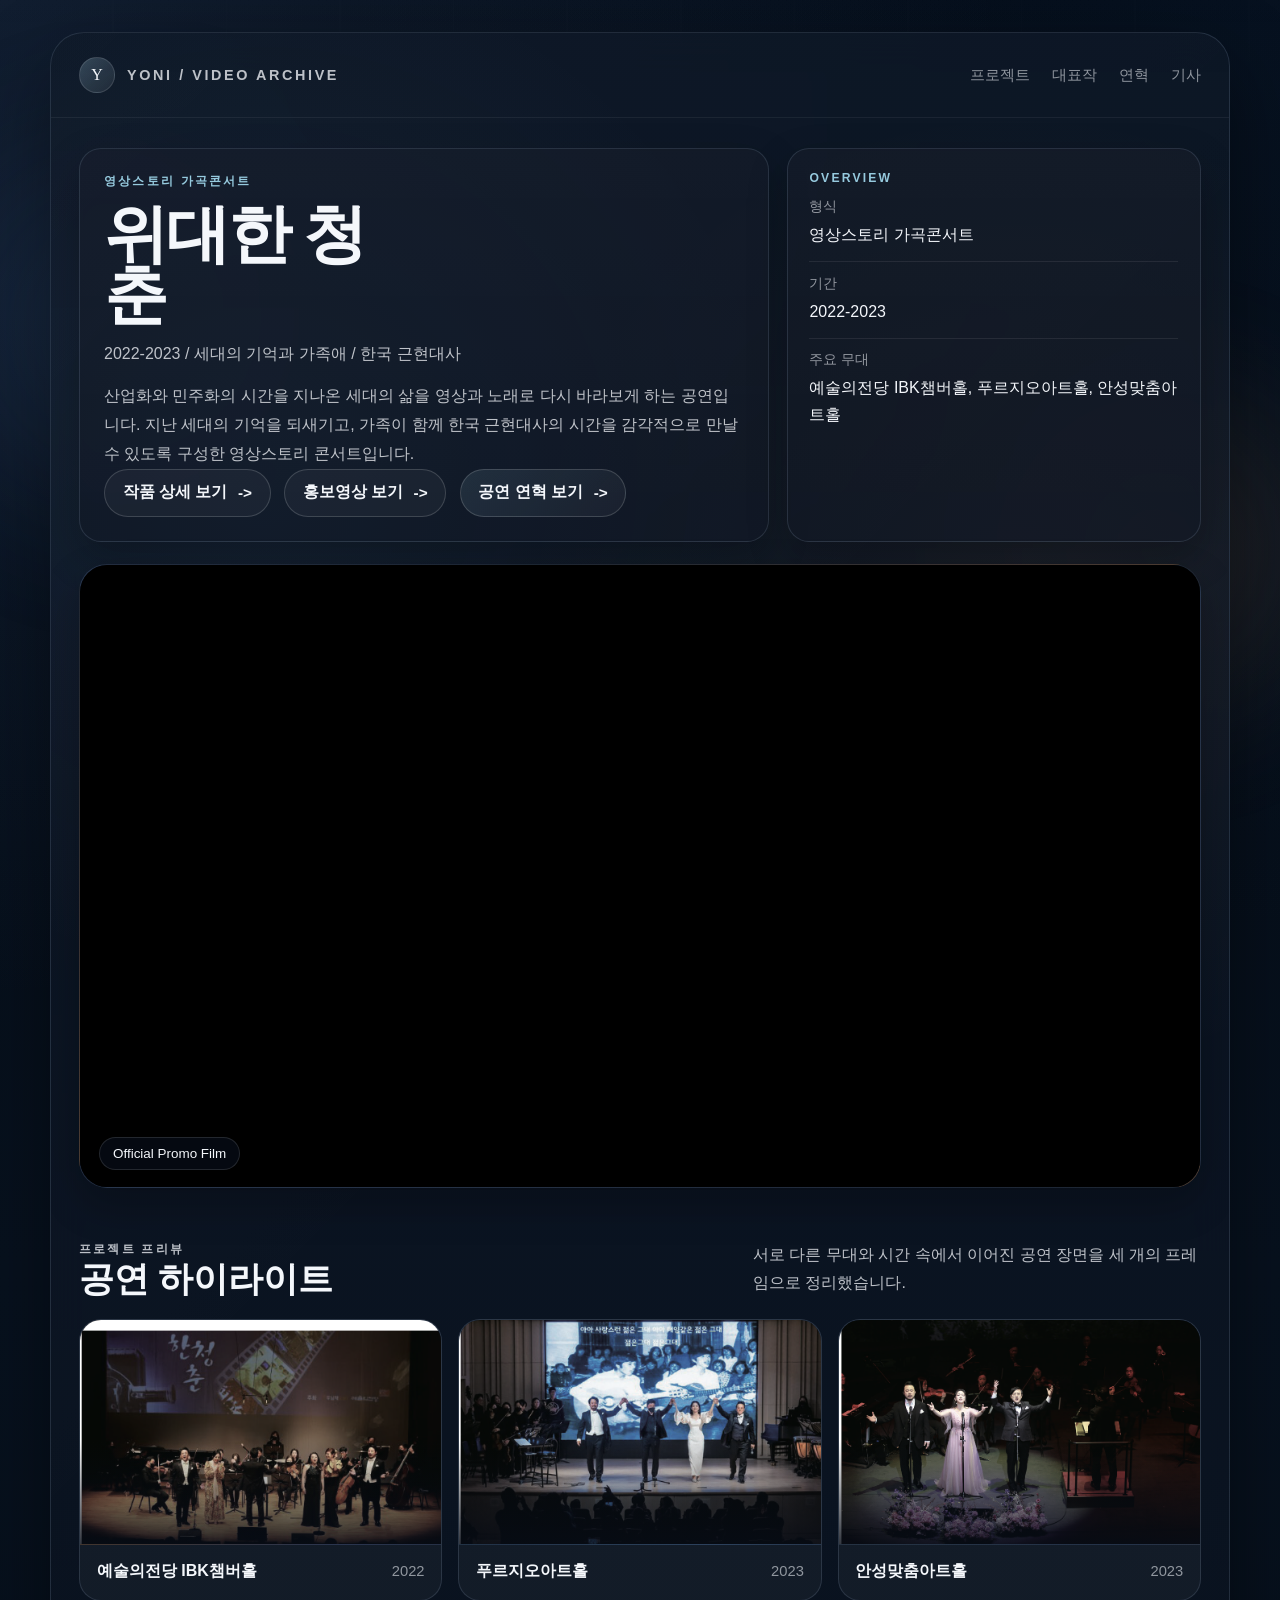
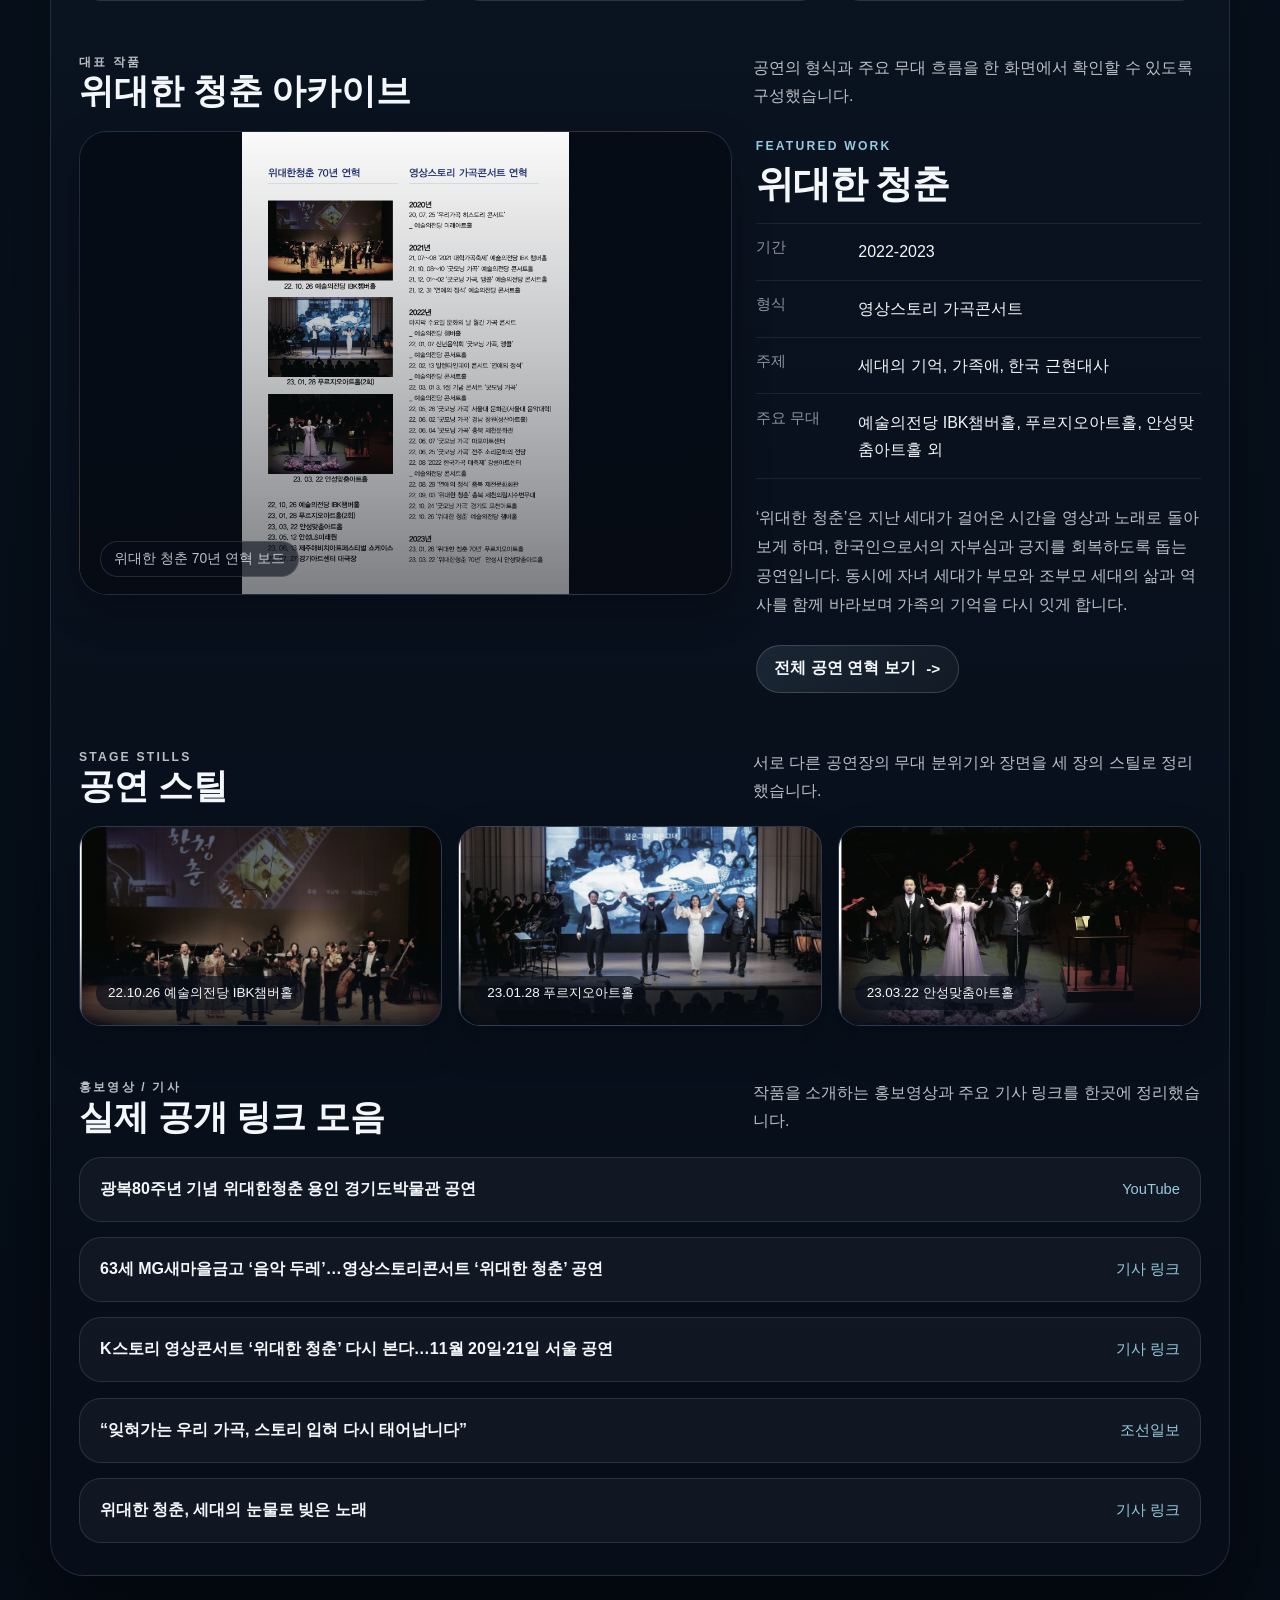
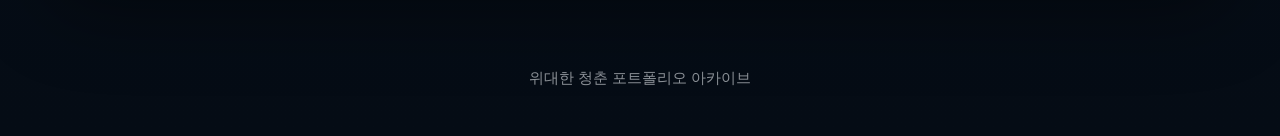
==== commit ab686ecd: "Refine public copy and restructure hero layout" ====
--- a/index.html
+++ b/index.html
@@ -11,18 +11,6 @@
   <link rel="stylesheet" href="styles.css" />
 </head>
 <body>
-  <!--
-    CONTENT GUIDE
-    1. 각 .media-placeholder는 아래 둘 중 하나로 바꾸면 됩니다.
-       <img class="media-asset" src="assets/your-file.jpg" alt="작품 설명" />
-       <video class="media-asset" src="assets/your-file.mp4" poster="assets/poster.jpg" controls preload="metadata"></video>
-       <div class="video-embed"><iframe src="https://www.youtube.com/embed/VIDEO_ID" title="YouTube video player" allowfullscreen></iframe></div>
-    2. 작품을 새로 넣을 때는 .preview-card 하나를 복제하고, 비어 있는 슬롯 카드를 실제 작품 카드로 교체합니다.
-    3. 대표 작품 상세 섹션은 작품당 하나씩 만들고, id를 부여한 뒤 history.html에서 그 앵커로 연결합니다.
-    4. 공연 스틸은 .still-frame 하나씩 복제해서 추가합니다.
-    5. 기사 링크는 실제 URL을 받으면 example.com 주소만 교체하면 됩니다.
-  -->
-
   <div class="page-atmosphere" aria-hidden="true">
     <div class="page-atmosphere__halo page-atmosphere__halo--left"></div>
     <div class="page-atmosphere__halo page-atmosphere__halo--right"></div>
@@ -46,43 +34,61 @@
       </header>
 
       <section class="hero" id="featured" aria-labelledby="hero-title">
-        <div class="hero__media media-stage media-stage--featured">
-          <!-- HERO MEDIA SLOT -->
-          <div class="video-embed">
-            <iframe
-              src="https://www.youtube.com/embed/uL1HTWIX-zs?si=ua6RjAPnV2ahGlyJ"
-              title="위대한 청춘 홍보영상"
-              loading="lazy"
-              allow="accelerometer; autoplay; clipboard-write; encrypted-media; gyroscope; picture-in-picture; web-share"
-              referrerpolicy="strict-origin-when-cross-origin"
-              allowfullscreen
-            ></iframe>
-          </div>
-          <div class="media-stage__scrim"></div>
-
-          <div class="hero__overlay">
+        <div class="hero__lead">
+          <div class="hero__copy">
             <p class="eyebrow">영상스토리 가곡콘서트</p>
-            <h1 id="hero-title">위대한 청춘</h1>
+            <h1 id="hero-title" class="hero__headline">위대한 청춘</h1>
             <p class="hero__meta">2022-2023 / 세대의 기억과 가족애 / 한국 근현대사</p>
-          </div>
-        </div>
-
-        <div class="hero__intro">
-          <p class="hero__summary">
-            산업화와 민주화의 시간을 지나온 50~80세대의 삶을 영상과 노래로 다시
-            호명하고, 자녀 세대가 부모와 조부모의 시간을 함께 바라보게 만드는
-            영상스토리 콘서트입니다. 흑백시대의 기억에서 컬러시대의 현재까지,
-            한국 근현대사의 희로애락을 무대 위에 겹쳐 보여줍니다.
-          </p>
-          <div class="hero__actions">
-            <a class="button-link button-link--ghost" href="#project-great-youth">작품 상세 보기</a>
-            <a
-              class="button-link button-link--ghost"
-              href="https://youtu.be/uL1HTWIX-zs?si=ua6RjAPnV2ahGlyJ"
-              target="_blank"
-              rel="noreferrer"
-            >홍보영상 보기</a>
-            <a class="button-link" href="history.html#great-youth-history">공연 연혁 보기</a>
+            <p class="hero__summary">
+              산업화와 민주화의 시간을 지나온 세대의 삶을 영상과 노래로 다시 바라보게 하는
+              공연입니다. 지난 세대의 기억을 되새기고, 가족이 함께 한국 근현대사의 시간을
+              감각적으로 만날 수 있도록 구성한 영상스토리 콘서트입니다.
+            </p>
+            <div class="hero__actions">
+              <a class="button-link button-link--ghost" href="#project-great-youth">작품 상세 보기</a>
+              <a
+                class="button-link button-link--ghost"
+                href="https://youtu.be/uL1HTWIX-zs?si=ua6RjAPnV2ahGlyJ"
+                target="_blank"
+                rel="noreferrer"
+              >홍보영상 보기</a>
+              <a class="button-link" href="history.html#great-youth-history">공연 연혁 보기</a>
+            </div>
+          </div>
+
+          <aside class="hero__spotlight" aria-label="프로젝트 개요">
+            <p class="eyebrow">Overview</p>
+            <dl class="hero-facts">
+              <div>
+                <dt>형식</dt>
+                <dd>영상스토리 가곡콘서트</dd>
+              </div>
+              <div>
+                <dt>기간</dt>
+                <dd>2022-2023</dd>
+              </div>
+              <div>
+                <dt>주요 무대</dt>
+                <dd>예술의전당 IBK챔버홀, 푸르지오아트홀, 안성맞춤아트홀</dd>
+              </div>
+            </dl>
+          </aside>
+        </div>
+
+        <div class="hero__stage">
+          <div class="hero__media media-stage media-stage--featured">
+            <div class="video-embed">
+              <iframe
+                src="https://www.youtube.com/embed/uL1HTWIX-zs?si=ua6RjAPnV2ahGlyJ"
+                title="위대한 청춘 홍보영상"
+                loading="lazy"
+                allow="accelerometer; autoplay; clipboard-write; encrypted-media; gyroscope; picture-in-picture; web-share"
+                referrerpolicy="strict-origin-when-cross-origin"
+                allowfullscreen
+              ></iframe>
+            </div>
+            <div class="media-stage__scrim"></div>
+            <p class="hero__caption">Official Promo Film</p>
           </div>
         </div>
       </section>
@@ -90,66 +96,63 @@
       <section class="section-block" id="projects" aria-labelledby="projects-title">
         <div class="section-heading">
           <div>
-            <p class="eyebrow">작품 프리뷰 스트립</p>
-            <h2 id="projects-title">등록된 작품과 다음 작품 슬롯</h2>
+            <p class="eyebrow">프로젝트 프리뷰</p>
+            <h2 id="projects-title">공연 하이라이트</h2>
           </div>
           <p>
-            첫 번째 작품으로 &lsquo;위대한 청춘&rsquo;을 넣어두었고, 나머지 두 카드는
-            다음 작품 소스를 받았을 때 그대로 교체할 수 있는 비어 있는 자리로
-            남겨두었습니다.
+            서로 다른 무대와 시간 속에서 이어진 공연 장면을 세 개의 프레임으로 정리했습니다.
           </p>
         </div>
 
         <div class="preview-grid">
-          <!-- PROJECT CARD TEMPLATE: article.preview-card 하나를 복제해서 추가 -->
           <article class="preview-card">
             <div class="preview-card__media media-swatch media-swatch--ember">
               <img
                 class="media-asset"
                 src="assets/great-youth-stage-ibk-2022.png"
-                alt="위대한 청춘 공연 프리뷰 이미지"
+                alt="위대한 청춘 예술의전당 IBK챔버홀 공연 장면"
                 loading="lazy"
               />
             </div>
             <div class="preview-card__body">
               <div class="preview-card__title-row">
-                <h3>위대한 청춘</h3>
-                <p>2022-2023</p>
+                <h3>예술의전당 IBK챔버홀</h3>
+                <p>2022</p>
               </div>
             </div>
           </article>
 
-          <article class="preview-card preview-card--empty">
+          <article class="preview-card">
             <div class="preview-card__media media-swatch media-swatch--harbor">
-              <div
-                class="media-placeholder"
-                role="img"
-                aria-label="다음 작품을 추가할 수 있는 빈 슬롯"
-              ></div>
+              <img
+                class="media-asset"
+                src="assets/great-youth-stage-prugio-2023.png"
+                alt="위대한 청춘 푸르지오아트홀 공연 장면"
+                loading="lazy"
+              />
             </div>
             <div class="preview-card__body">
               <div class="preview-card__title-row">
-                <h3>다음 작품 슬롯</h3>
-                <p>추가 예정</p>
-              </div>
-              <span class="preview-card__placeholder-note">새 작품 소스를 받으면 이 카드부터 교체하면 됩니다.</span>
+                <h3>푸르지오아트홀</h3>
+                <p>2023</p>
+              </div>
             </div>
           </article>
 
-          <article class="preview-card preview-card--empty">
+          <article class="preview-card">
             <div class="preview-card__media media-swatch media-swatch--signal">
-              <div
-                class="media-placeholder"
-                role="img"
-                aria-label="다음 작품을 추가할 수 있는 빈 슬롯"
-              ></div>
+              <img
+                class="media-asset"
+                src="assets/great-youth-stage-anseong-2023.png"
+                alt="위대한 청춘 안성맞춤아트홀 공연 장면"
+                loading="lazy"
+              />
             </div>
             <div class="preview-card__body">
               <div class="preview-card__title-row">
-                <h3>다음 작품 슬롯</h3>
-                <p>추가 예정</p>
-              </div>
-              <span class="preview-card__placeholder-note">작품명, 연도, 포스터만 바꾸면 같은 구조로 이어집니다.</span>
+                <h3>안성맞춤아트홀</h3>
+                <p>2023</p>
+              </div>
             </div>
           </article>
         </div>
@@ -158,18 +161,16 @@
       <section class="section-block" id="project-great-youth" aria-labelledby="detail-title">
         <div class="section-heading">
           <div>
-            <p class="eyebrow">대표 작품 상세</p>
+            <p class="eyebrow">대표 작품</p>
             <h2 id="detail-title">위대한 청춘 아카이브</h2>
           </div>
           <p>
-            공연의 메시지와 형식을 먼저 읽고, 오른쪽 연혁 보드로 실제 무대의 흐름을
-            한눈에 확인할 수 있도록 구성했습니다.
+            공연의 형식과 주요 무대 흐름을 한 화면에서 확인할 수 있도록 구성했습니다.
           </p>
         </div>
 
         <div class="project-detail">
           <figure class="project-detail__frame media-stage media-stage--detail">
-            <!-- MAIN DETAIL MEDIA SLOT -->
             <img
               class="media-asset media-asset--contain"
               src="assets/great-youth-history-board.png"
@@ -181,7 +182,7 @@
           </figure>
 
           <article class="project-detail__copy">
-            <p class="eyebrow">등록된 첫 작품</p>
+            <p class="eyebrow">Featured Work</p>
             <h3 class="project-detail__title">위대한 청춘</h3>
 
             <dl class="project-facts">
@@ -194,21 +195,19 @@
                 <dd>영상스토리 가곡콘서트</dd>
               </div>
               <div>
-                <dt>핵심</dt>
-                <dd>50~80세대의 기억, 가족애, 한국 근현대사</dd>
-              </div>
-              <div>
-                <dt>주요 공연</dt>
+                <dt>주제</dt>
+                <dd>세대의 기억, 가족애, 한국 근현대사</dd>
+              </div>
+              <div>
+                <dt>주요 무대</dt>
                 <dd>예술의전당 IBK챔버홀, 푸르지오아트홀, 안성맞춤아트홀 외</dd>
               </div>
             </dl>
 
             <p class="project-detail__description">
-              &lsquo;위대한 청춘&rsquo;은 지난 세대가 걸어온 산업화와 민주화의 시간을
-              영상과 노래로 되돌아보며 한국인으로서의 자부심과 긍지를 회복하도록
-              돕는 데 첫 번째 목적을 둡니다. 동시에 자녀 세대가 부모와 조부모 세대의
-              고생과 역사를 함께 감상하며 가족애를 회복하고, 한국 근현대사를 감각적으로
-              다시 배우도록 이끄는 공연입니다.
+              &lsquo;위대한 청춘&rsquo;은 지난 세대가 걸어온 시간을 영상과 노래로 돌아보게 하며,
+              한국인으로서의 자부심과 긍지를 회복하도록 돕는 공연입니다. 동시에 자녀 세대가
+              부모와 조부모 세대의 삶과 역사를 함께 바라보며 가족의 기억을 다시 잇게 합니다.
             </p>
 
             <a class="button-link" href="history.html#great-youth-history">전체 공연 연혁 보기</a>
@@ -219,17 +218,15 @@
       <section class="section-block" aria-labelledby="stills-title">
         <div class="section-heading">
           <div>
-            <p class="eyebrow">추가 이미지 스트립</p>
+            <p class="eyebrow">Stage Stills</p>
             <h2 id="stills-title">공연 스틸</h2>
           </div>
           <p>
-            제공된 연혁 이미지에서 공연 컷을 분리해 세 장의 스틸로 정리했습니다.
-            이후 작품도 같은 방식으로 무대 컷이나 포스터를 추가하면 됩니다.
+            서로 다른 공연장의 무대 분위기와 장면을 세 장의 스틸로 정리했습니다.
           </p>
         </div>
 
         <div class="stills-grid">
-          <!-- STILL TEMPLATE: figure.still-frame 하나씩 복제 -->
           <figure class="still-frame still-frame--arrival">
             <img
               class="media-asset"
@@ -269,13 +266,11 @@
             <h2 id="press-title">실제 공개 링크 모음</h2>
           </div>
           <p>
-            주신 실제 링크를 반영했습니다. 홍보영상과 기사 원문으로 바로 이동할 수 있게
-            정리해 두었고, 이후 새로운 보도가 생기면 같은 형식으로 항목만 추가하면 됩니다.
+            작품을 소개하는 홍보영상과 주요 기사 링크를 한곳에 정리했습니다.
           </p>
         </div>
 
         <ul class="press-list">
-          <!-- PRESS LINK TEMPLATE: li 하나씩 복제 -->
           <li>
             <a
               class="press-link"
@@ -337,7 +332,7 @@
   </main>
 
   <footer class="site-footer">
-    <p>첫 번째 작품 &lsquo;위대한 청춘&rsquo;이 메인 포트폴리오와 연혁 페이지에 함께 등록되었습니다.</p>
+    <p>위대한 청춘 포트폴리오 아카이브</p>
   </footer>
 </body>
 </html>
--- a/styles.css
+++ b/styles.css
@@ -197,6 +197,8 @@
   position: relative;
   z-index: 1;
   padding: 30px 28px 0;
+  display: grid;
+  gap: 1.4rem;
 }
 
 .hero__media,
@@ -348,6 +350,31 @@
   max-width: 46rem;
 }
 
+.hero__lead {
+  display: grid;
+  grid-template-columns: minmax(0, 1.2fr) minmax(18rem, 0.72fr);
+  gap: 1.1rem;
+  align-items: stretch;
+}
+
+.hero__copy,
+.hero__spotlight {
+  border: 1px solid var(--line-soft);
+  border-radius: var(--radius-medium);
+  background:
+    linear-gradient(180deg, rgba(255, 255, 255, 0.035), rgba(255, 255, 255, 0.02)),
+    rgba(8, 15, 27, 0.52);
+  box-shadow: var(--shadow-card);
+}
+
+.hero__copy {
+  padding: 1.5rem;
+}
+
+.hero__spotlight {
+  padding: 1.35rem;
+}
+
 .eyebrow {
   margin: 0 0 0.85rem;
   color: var(--accent-sea);
@@ -357,10 +384,19 @@
   text-transform: uppercase;
 }
 
+.hero__headline,
 .hero__overlay h1,
 .section-heading h2,
 .project-detail__title {
   font-family: "Iowan Old Style", "Palatino Linotype", Georgia, serif;
+}
+
+.hero__headline {
+  margin: 0 0 0.9rem;
+  font-size: clamp(2.7rem, 5vw, 4.7rem);
+  line-height: 0.96;
+  letter-spacing: -0.035em;
+  max-width: 10ch;
 }
 
 .hero__overlay h1 {
@@ -372,25 +408,64 @@
 }
 
 .hero__meta {
-  margin: 0;
+  margin: 0 0 1rem;
   color: var(--text-muted);
   font-size: 1rem;
   line-height: 1.6;
 }
 
-.hero__intro {
-  display: flex;
-  align-items: center;
-  justify-content: space-between;
-  gap: 1.5rem;
-  padding: 1.5rem 0 0;
-}
-
 .hero__summary {
   margin: 0;
-  max-width: 46rem;
+  max-width: 42rem;
   color: var(--text-muted);
   line-height: 1.8;
+}
+
+.hero__stage {
+  position: relative;
+}
+
+.hero__caption {
+  position: absolute;
+  left: 1.2rem;
+  bottom: 1.1rem;
+  z-index: 2;
+  margin: 0;
+  padding: 0.5rem 0.8rem;
+  border: 1px solid rgba(255, 255, 255, 0.12);
+  border-radius: 999px;
+  background: rgba(8, 15, 26, 0.66);
+  color: var(--text-main);
+  font-size: 0.84rem;
+}
+
+.hero-facts {
+  margin: 0;
+  display: grid;
+  gap: 0.8rem;
+}
+
+.hero-facts div {
+  display: grid;
+  gap: 0.3rem;
+  padding: 0 0 0.8rem;
+  border-bottom: 1px solid rgba(255, 255, 255, 0.08);
+}
+
+.hero-facts div:last-child {
+  padding-bottom: 0;
+  border-bottom: 0;
+}
+
+.hero-facts dt {
+  color: var(--text-soft);
+  font-size: 0.86rem;
+}
+
+.hero-facts dd {
+  margin: 0;
+  color: var(--text-main);
+  line-height: 1.7;
 }
 
 .hero__actions,
@@ -990,11 +1065,12 @@
     min-height: 34rem;
   }
 
+  .hero__lead,
+  .history-hero {
+    grid-template-columns: 1fr;
+  }
+
   .section-heading {
-    grid-template-columns: 1fr;
-  }
-
-  .history-hero {
     grid-template-columns: 1fr;
   }
 
@@ -1016,11 +1092,6 @@
   .preview-grid,
   .stills-grid {
     grid-template-columns: repeat(2, minmax(0, 1fr));
-  }
-
-  .hero__intro {
-    flex-direction: column;
-    align-items: flex-start;
   }
 
   .workflow-grid {
@@ -1068,6 +1139,10 @@
     left: 1rem;
   }
 
+  .hero__headline {
+    font-size: clamp(2.25rem, 12vw, 3.8rem);
+  }
+
   .hero__overlay h1 {
     font-size: clamp(2.2rem, 12vw, 3.6rem);
   }
@@ -1091,6 +1166,8 @@
     grid-template-columns: 1fr;
   }
 
+  .hero__copy,
+  .hero__spotlight,
   .history-hero__copy,
   .history-hero__panel,
   .timeline-entry,
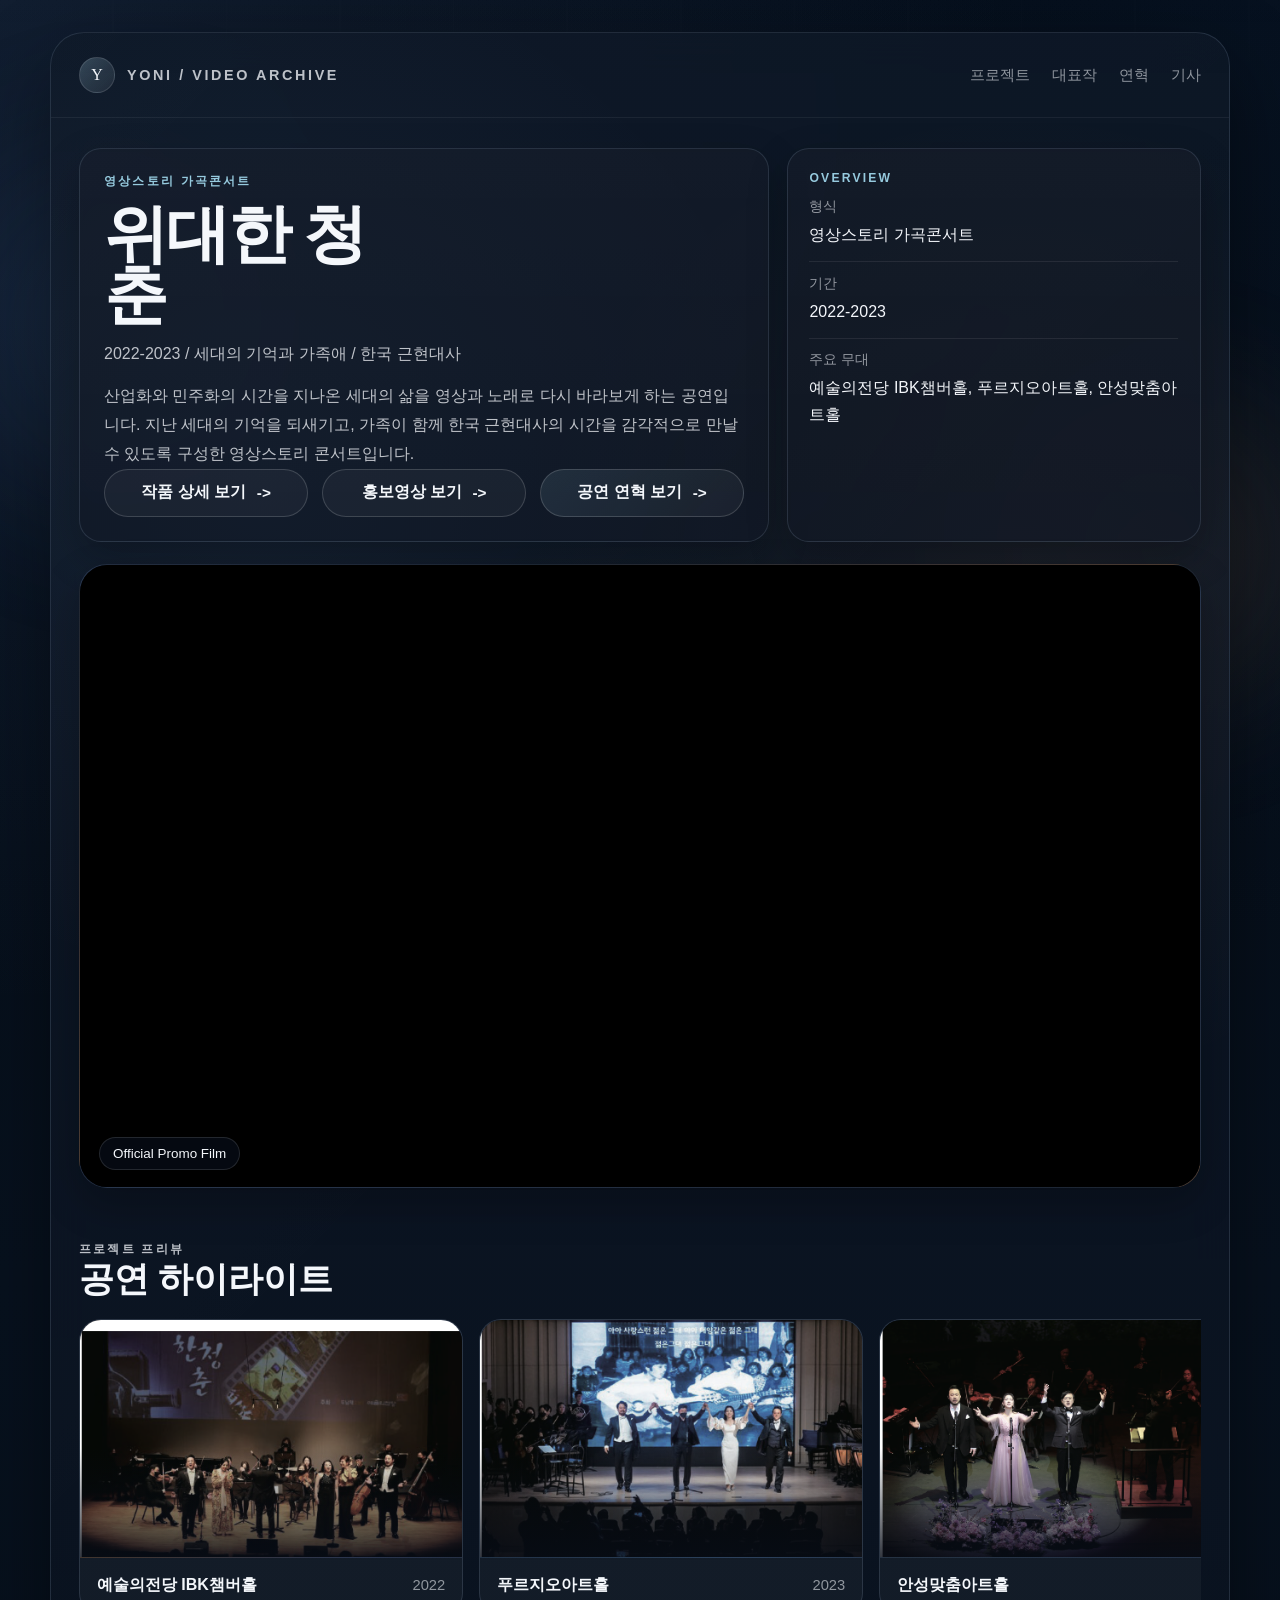
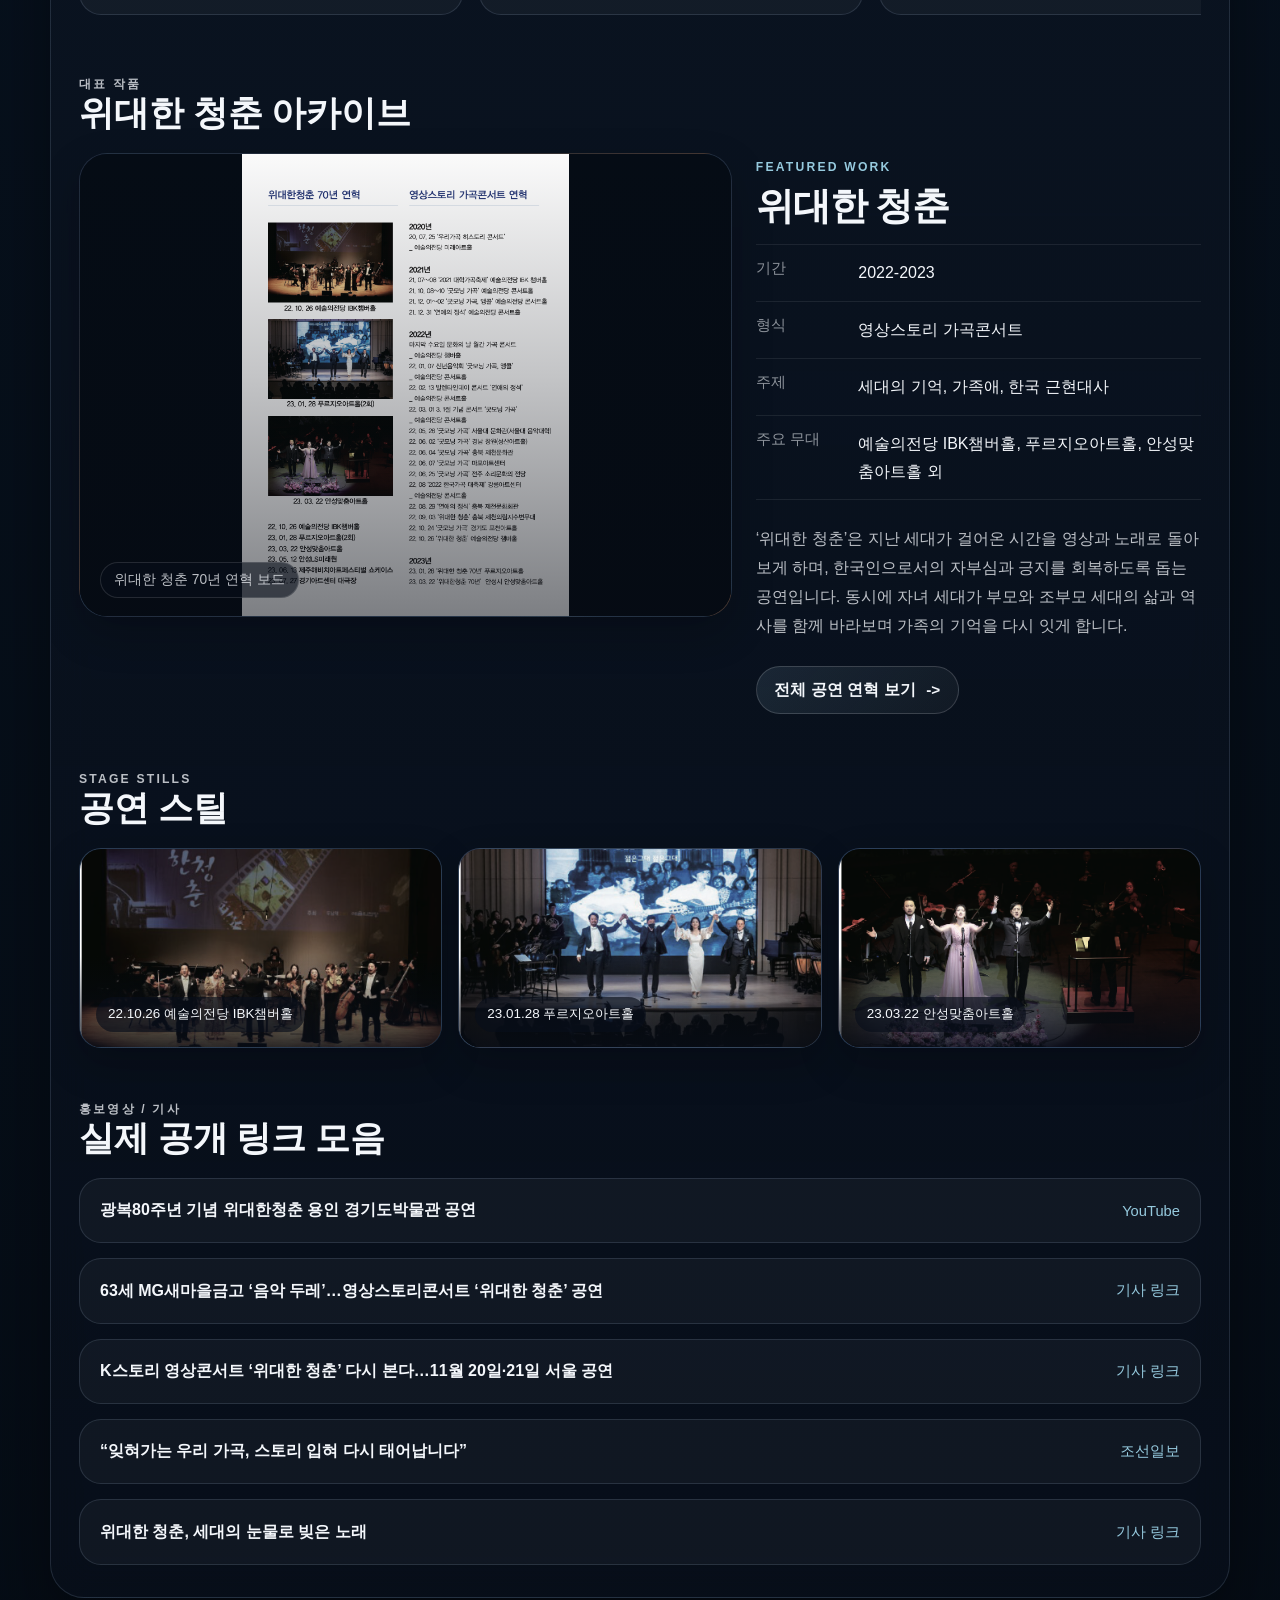
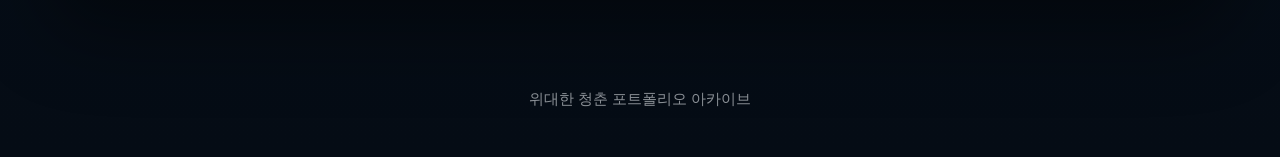
==== commit 11c9feb4: "Improve mobile layout and horizontal project cards" ====
--- a/index.html
+++ b/index.html
@@ -99,9 +99,6 @@
             <p class="eyebrow">프로젝트 프리뷰</p>
             <h2 id="projects-title">공연 하이라이트</h2>
           </div>
-          <p>
-            서로 다른 무대와 시간 속에서 이어진 공연 장면을 세 개의 프레임으로 정리했습니다.
-          </p>
         </div>
 
         <div class="preview-grid">
@@ -164,9 +161,6 @@
             <p class="eyebrow">대표 작품</p>
             <h2 id="detail-title">위대한 청춘 아카이브</h2>
           </div>
-          <p>
-            공연의 형식과 주요 무대 흐름을 한 화면에서 확인할 수 있도록 구성했습니다.
-          </p>
         </div>
 
         <div class="project-detail">
@@ -221,9 +215,6 @@
             <p class="eyebrow">Stage Stills</p>
             <h2 id="stills-title">공연 스틸</h2>
           </div>
-          <p>
-            서로 다른 공연장의 무대 분위기와 장면을 세 장의 스틸로 정리했습니다.
-          </p>
         </div>
 
         <div class="stills-grid">
@@ -265,9 +256,6 @@
             <p class="eyebrow">홍보영상 / 기사</p>
             <h2 id="press-title">실제 공개 링크 모음</h2>
           </div>
-          <p>
-            작품을 소개하는 홍보영상과 주요 기사 링크를 한곳에 정리했습니다.
-          </p>
         </div>
 
         <ul class="press-list">
--- a/styles.css
+++ b/styles.css
@@ -36,6 +36,7 @@
   margin: 0;
   min-height: 100vh;
   font-family: "Aptos", "Segoe UI", "Noto Sans KR", sans-serif;
+  -webkit-text-size-adjust: 100%;
   color: var(--text-main);
   background:
     radial-gradient(circle at top left, rgba(77, 116, 173, 0.18), transparent 28%),
@@ -473,6 +474,11 @@
   display: flex;
   flex-wrap: wrap;
   gap: 0.85rem;
+}
+
+.hero__actions .button-link,
+.history-hero__actions .button-link {
+  flex: 1 1 12.5rem;
 }
 
 .button-link {
@@ -546,7 +552,29 @@
 }
 
 .preview-grid {
-  grid-template-columns: repeat(3, minmax(0, 1fr));
+  grid-auto-flow: column;
+  grid-auto-columns: clamp(18rem, 34vw, 24rem);
+  overflow-x: auto;
+  overflow-y: visible;
+  padding: 0 0 0.45rem;
+  scroll-snap-type: x mandatory;
+  scroll-padding-left: 0;
+  overscroll-behavior-x: contain;
+  scrollbar-width: thin;
+  scrollbar-color: rgba(183, 210, 237, 0.28) transparent;
+}
+
+.preview-grid::-webkit-scrollbar {
+  height: 0.55rem;
+}
+
+.preview-grid::-webkit-scrollbar-track {
+  background: transparent;
+}
+
+.preview-grid::-webkit-scrollbar-thumb {
+  background: rgba(183, 210, 237, 0.28);
+  border-radius: 999px;
 }
 
 .preview-card {
@@ -554,6 +582,7 @@
   border: 1px solid var(--line-soft);
   border-radius: var(--radius-medium);
   background: var(--surface-soft);
+  scroll-snap-align: start;
   transition:
     transform 180ms ease,
     border-color 180ms ease,
@@ -592,6 +621,7 @@
 .preview-card__body h3 {
   margin: 0;
   font-size: 1rem;
+  line-height: 1.4;
 }
 
 .preview-card__body p {
@@ -738,11 +768,13 @@
   left: 1rem;
   bottom: 0.95rem;
   z-index: 2;
+  max-width: calc(100% - 2rem);
   padding: 0.5rem 0.75rem;
   border-radius: 999px;
   background: rgba(8, 15, 26, 0.66);
   color: var(--text-main);
   font-size: 0.84rem;
+  line-height: 1.4;
 }
 
 .still-frame--arrival {
@@ -948,6 +980,7 @@
 .timeline-entry__media {
   position: relative;
   min-height: 10.5rem;
+  aspect-ratio: 16 / 10;
   overflow: hidden;
   border-radius: var(--radius-small);
 }
@@ -1089,17 +1122,41 @@
 }
 
 @media (max-width: 900px) {
-  .preview-grid,
   .stills-grid {
     grid-template-columns: repeat(2, minmax(0, 1fr));
   }
 
+  .preview-grid {
+    grid-auto-columns: clamp(17rem, 60vw, 21rem);
+  }
+
+  .preview-card__title-row {
+    flex-direction: column;
+    align-items: flex-start;
+    gap: 0.35rem;
+  }
+
+  .project-facts div {
+    grid-template-columns: 1fr;
+    gap: 0.35rem;
+  }
+
+  .timeline-year__rail {
+    display: flex;
+    align-items: baseline;
+    justify-content: space-between;
+    gap: 1rem;
+    padding-bottom: 0.55rem;
+    border-bottom: 1px solid rgba(255, 255, 255, 0.08);
+  }
+
   .workflow-grid {
     grid-template-columns: 1fr;
   }
 
   .timeline-entry {
     grid-template-columns: 1fr;
+    gap: 0.9rem;
   }
 }
 
@@ -1119,7 +1176,24 @@
   }
 
   .masthead__nav {
-    gap: 16px;
+    width: 100%;
+    display: grid;
+    grid-template-columns: repeat(2, minmax(0, 1fr));
+    gap: 0.7rem;
+  }
+
+  .masthead__nav a {
+    justify-content: center;
+    min-height: 2.75rem;
+    padding: 0 0.8rem;
+    border: 1px solid rgba(255, 255, 255, 0.08);
+    border-radius: 999px;
+    background: rgba(255, 255, 255, 0.03);
+  }
+
+  .brand__text {
+    font-size: 0.78rem;
+    letter-spacing: 0.12em;
   }
 
   .hero,
@@ -1130,21 +1204,38 @@
   }
 
   .hero__media {
-    min-height: 27rem;
-  }
-
-  .hero__overlay {
-    right: 1rem;
-    bottom: 1rem;
-    left: 1rem;
+    min-height: 21rem;
+  }
+
+  .preview-grid {
+    grid-auto-columns: min(82vw, 20rem);
+    gap: 0.85rem;
+    scroll-padding-left: 16px;
+  }
+
+  .hero {
+    gap: 1rem;
   }
 
   .hero__headline {
     font-size: clamp(2.25rem, 12vw, 3.8rem);
   }
 
-  .hero__overlay h1 {
-    font-size: clamp(2.2rem, 12vw, 3.6rem);
+  .hero__meta {
+    font-size: 0.95rem;
+  }
+
+  .hero__summary {
+    font-size: 0.97rem;
+  }
+
+  .hero__caption,
+  .project-detail__caption {
+    left: 0.9rem;
+    right: 0.9rem;
+    bottom: 0.9rem;
+    max-width: calc(100% - 1.8rem);
+    font-size: 0.78rem;
   }
 
   .media-stage__play {
@@ -1162,8 +1253,13 @@
     min-height: 22rem;
   }
 
+  .timeline-entry__media {
+    min-height: 11.5rem;
+  }
+
   .press-link {
     grid-template-columns: 1fr;
+    padding: 1rem 1.05rem;
   }
 
   .hero__copy,
@@ -1177,14 +1273,16 @@
 }
 
 @media (max-width: 560px) {
-  .preview-grid,
   .stills-grid {
     grid-template-columns: 1fr;
   }
 
-  .project-facts div {
+  .preview-grid {
+    grid-auto-columns: 84vw;
+  }
+
+  .masthead__nav {
     grid-template-columns: 1fr;
-    gap: 0.35rem;
   }
 
   .button-link {
@@ -1201,6 +1299,10 @@
     grid-template-columns: 1fr;
     gap: 0.25rem;
   }
+
+  .press-link__meta {
+    white-space: normal;
+  }
 }
 
 @media (prefers-reduced-motion: reduce) {
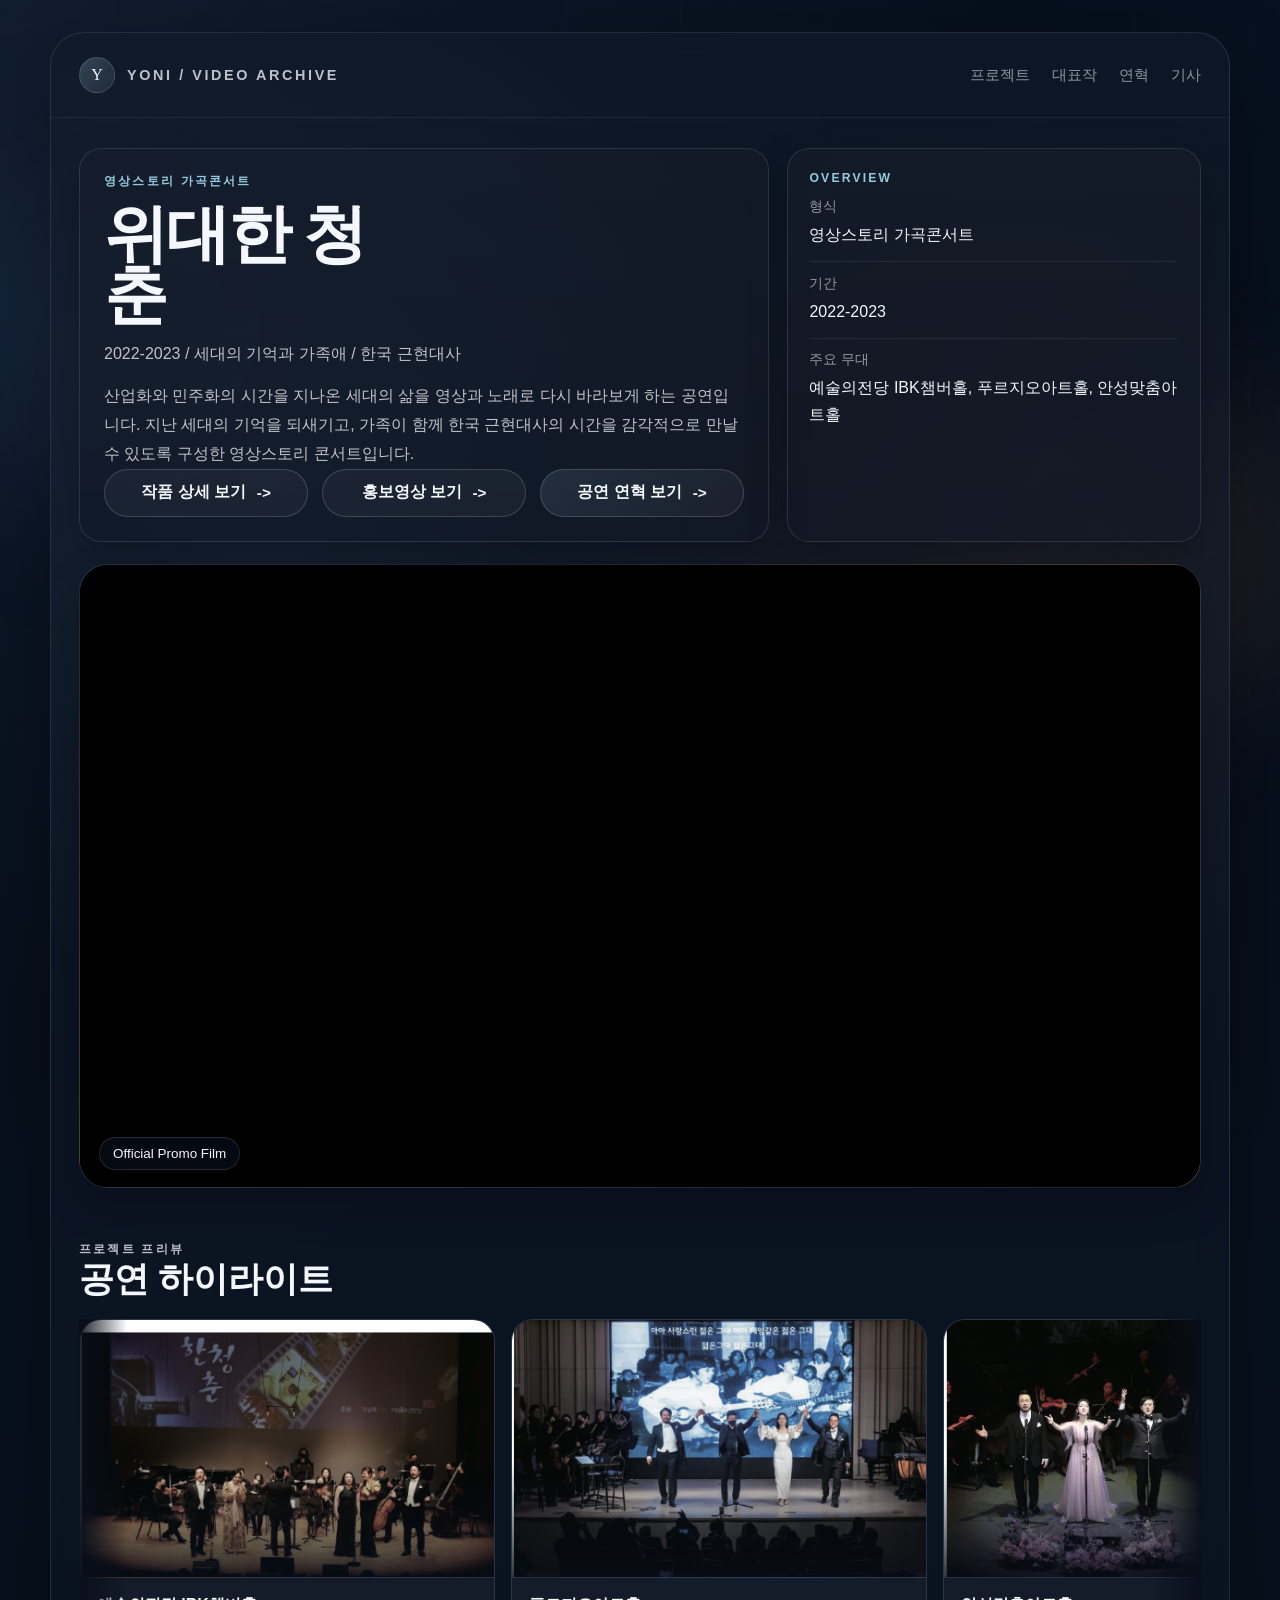
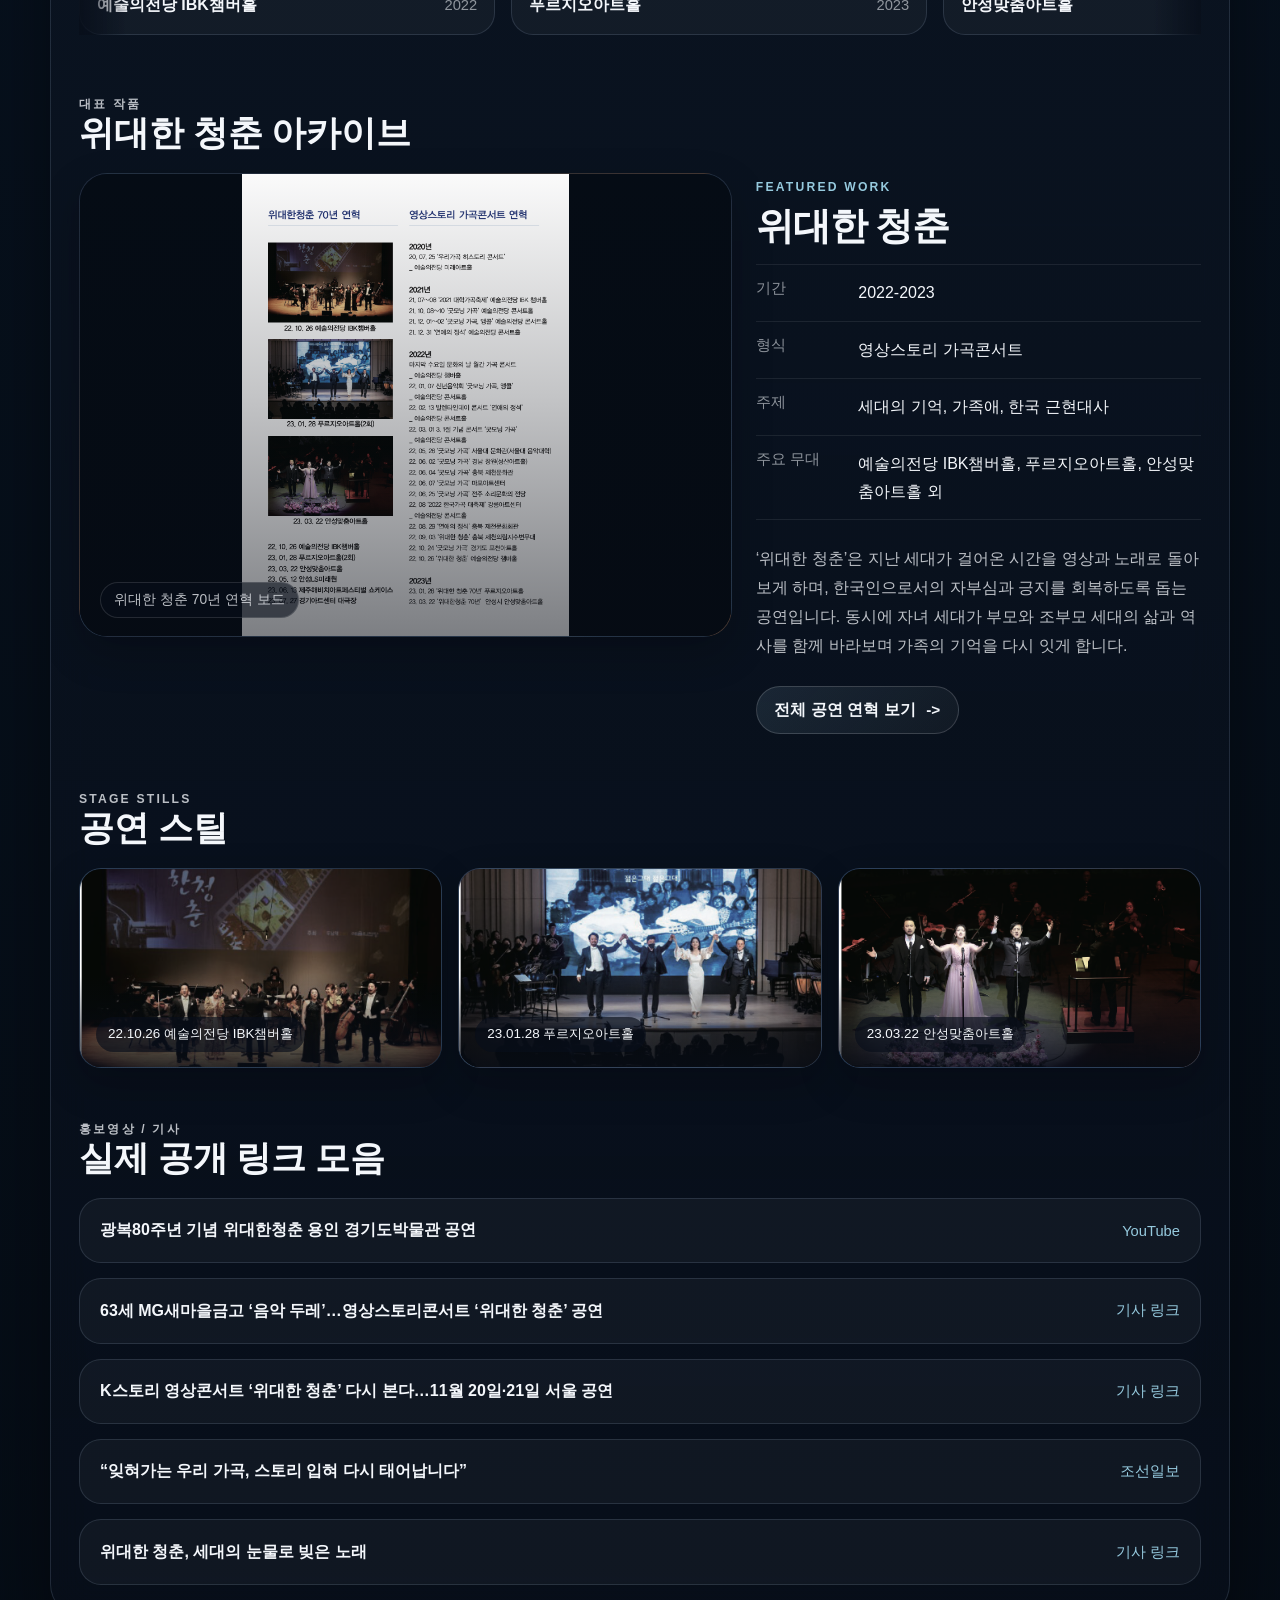
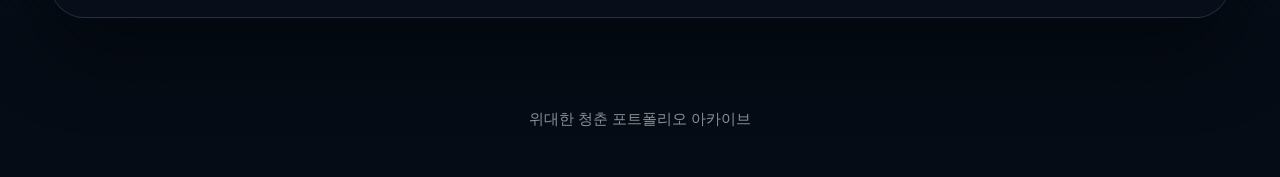
==== commit 97f0e56a: "Make project cards clearly horizontal scrollable" ====
--- a/index.html
+++ b/index.html
@@ -101,57 +101,59 @@
           </div>
         </div>
 
-        <div class="preview-grid">
-          <article class="preview-card">
-            <div class="preview-card__media media-swatch media-swatch--ember">
-              <img
-                class="media-asset"
-                src="assets/great-youth-stage-ibk-2022.png"
-                alt="위대한 청춘 예술의전당 IBK챔버홀 공연 장면"
-                loading="lazy"
-              />
-            </div>
-            <div class="preview-card__body">
-              <div class="preview-card__title-row">
-                <h3>예술의전당 IBK챔버홀</h3>
-                <p>2022</p>
-              </div>
-            </div>
-          </article>
-
-          <article class="preview-card">
-            <div class="preview-card__media media-swatch media-swatch--harbor">
-              <img
-                class="media-asset"
-                src="assets/great-youth-stage-prugio-2023.png"
-                alt="위대한 청춘 푸르지오아트홀 공연 장면"
-                loading="lazy"
-              />
-            </div>
-            <div class="preview-card__body">
-              <div class="preview-card__title-row">
-                <h3>푸르지오아트홀</h3>
-                <p>2023</p>
-              </div>
-            </div>
-          </article>
-
-          <article class="preview-card">
-            <div class="preview-card__media media-swatch media-swatch--signal">
-              <img
-                class="media-asset"
-                src="assets/great-youth-stage-anseong-2023.png"
-                alt="위대한 청춘 안성맞춤아트홀 공연 장면"
-                loading="lazy"
-              />
-            </div>
-            <div class="preview-card__body">
-              <div class="preview-card__title-row">
-                <h3>안성맞춤아트홀</h3>
-                <p>2023</p>
-              </div>
-            </div>
-          </article>
+        <div class="preview-rail">
+          <div class="preview-grid">
+            <article class="preview-card">
+              <div class="preview-card__media media-swatch media-swatch--ember">
+                <img
+                  class="media-asset"
+                  src="assets/great-youth-stage-ibk-2022.png"
+                  alt="위대한 청춘 예술의전당 IBK챔버홀 공연 장면"
+                  loading="lazy"
+                />
+              </div>
+              <div class="preview-card__body">
+                <div class="preview-card__title-row">
+                  <h3>예술의전당 IBK챔버홀</h3>
+                  <p>2022</p>
+                </div>
+              </div>
+            </article>
+
+            <article class="preview-card">
+              <div class="preview-card__media media-swatch media-swatch--harbor">
+                <img
+                  class="media-asset"
+                  src="assets/great-youth-stage-prugio-2023.png"
+                  alt="위대한 청춘 푸르지오아트홀 공연 장면"
+                  loading="lazy"
+                />
+              </div>
+              <div class="preview-card__body">
+                <div class="preview-card__title-row">
+                  <h3>푸르지오아트홀</h3>
+                  <p>2023</p>
+                </div>
+              </div>
+            </article>
+
+            <article class="preview-card">
+              <div class="preview-card__media media-swatch media-swatch--signal">
+                <img
+                  class="media-asset"
+                  src="assets/great-youth-stage-anseong-2023.png"
+                  alt="위대한 청춘 안성맞춤아트홀 공연 장면"
+                  loading="lazy"
+                />
+              </div>
+              <div class="preview-card__body">
+                <div class="preview-card__title-row">
+                  <h3>안성맞춤아트홀</h3>
+                  <p>2023</p>
+                </div>
+              </div>
+            </article>
+          </div>
         </div>
       </section>
 
--- a/styles.css
+++ b/styles.css
@@ -551,14 +551,39 @@
   gap: 1rem;
 }
 
+.preview-rail {
+  position: relative;
+}
+
+.preview-rail::before,
+.preview-rail::after {
+  content: "";
+  position: absolute;
+  top: 0;
+  bottom: 0.45rem;
+  width: 3rem;
+  z-index: 2;
+  pointer-events: none;
+}
+
+.preview-rail::before {
+  left: 0;
+  background: linear-gradient(90deg, rgba(8, 15, 27, 0.92), rgba(8, 15, 27, 0));
+}
+
+.preview-rail::after {
+  right: 0;
+  background: linear-gradient(270deg, rgba(8, 15, 27, 0.92), rgba(8, 15, 27, 0));
+}
+
 .preview-grid {
-  grid-auto-flow: column;
-  grid-auto-columns: clamp(18rem, 34vw, 24rem);
+  display: flex;
+  gap: 1rem;
   overflow-x: auto;
   overflow-y: visible;
   padding: 0 0 0.45rem;
   scroll-snap-type: x mandatory;
-  scroll-padding-left: 0;
+  scroll-padding-left: 1rem;
   overscroll-behavior-x: contain;
   scrollbar-width: thin;
   scrollbar-color: rgba(183, 210, 237, 0.28) transparent;
@@ -578,6 +603,7 @@
 }
 
 .preview-card {
+  flex: 0 0 26rem;
   overflow: hidden;
   border: 1px solid var(--line-soft);
   border-radius: var(--radius-medium);
@@ -1127,7 +1153,7 @@
   }
 
   .preview-grid {
-    grid-auto-columns: clamp(17rem, 60vw, 21rem);
+    gap: 0.9rem;
   }
 
   .preview-card__title-row {
@@ -1208,9 +1234,12 @@
   }
 
   .preview-grid {
-    grid-auto-columns: min(82vw, 20rem);
     gap: 0.85rem;
     scroll-padding-left: 16px;
+  }
+
+  .preview-card {
+    flex-basis: min(82vw, 20rem);
   }
 
   .hero {
@@ -1278,7 +1307,16 @@
   }
 
   .preview-grid {
-    grid-auto-columns: 84vw;
+    scroll-padding-left: 14px;
+  }
+
+  .preview-card {
+    flex-basis: 84vw;
+  }
+
+  .preview-rail::before,
+  .preview-rail::after {
+    width: 1.4rem;
   }
 
   .masthead__nav {
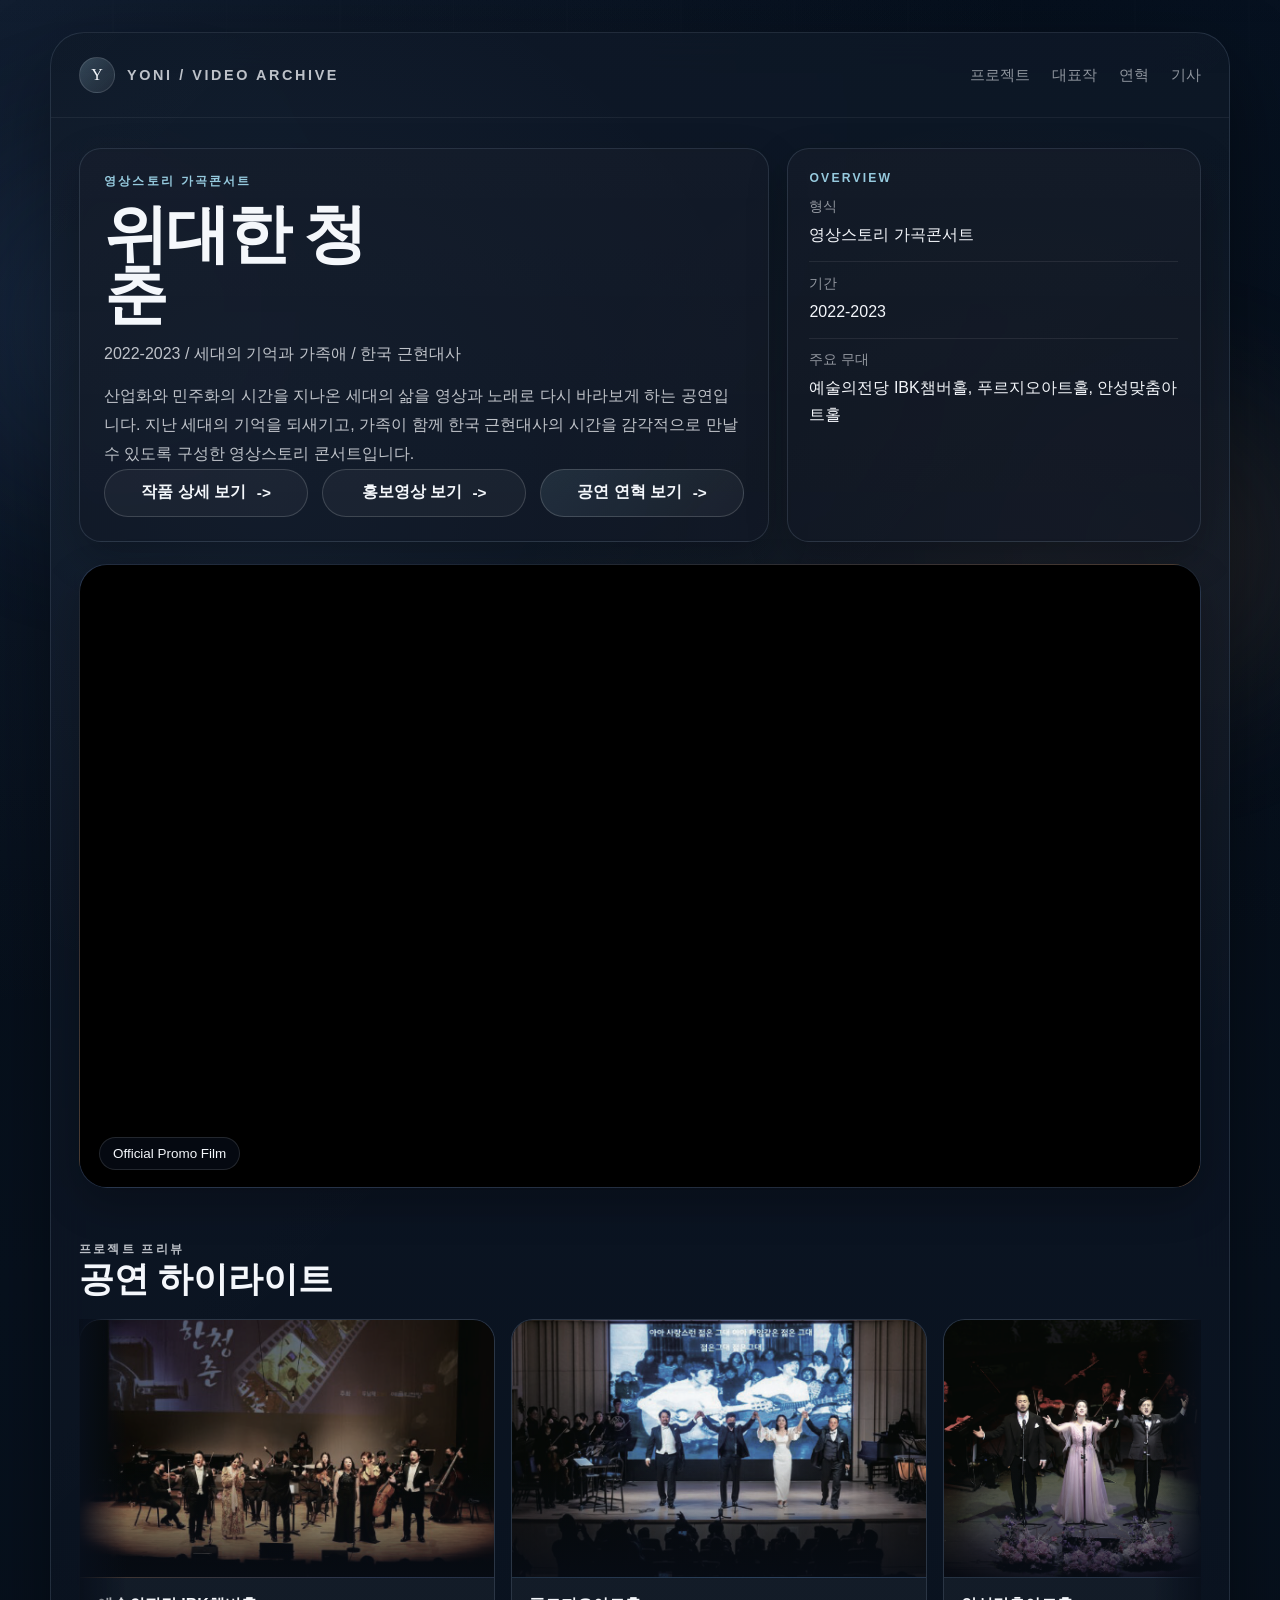
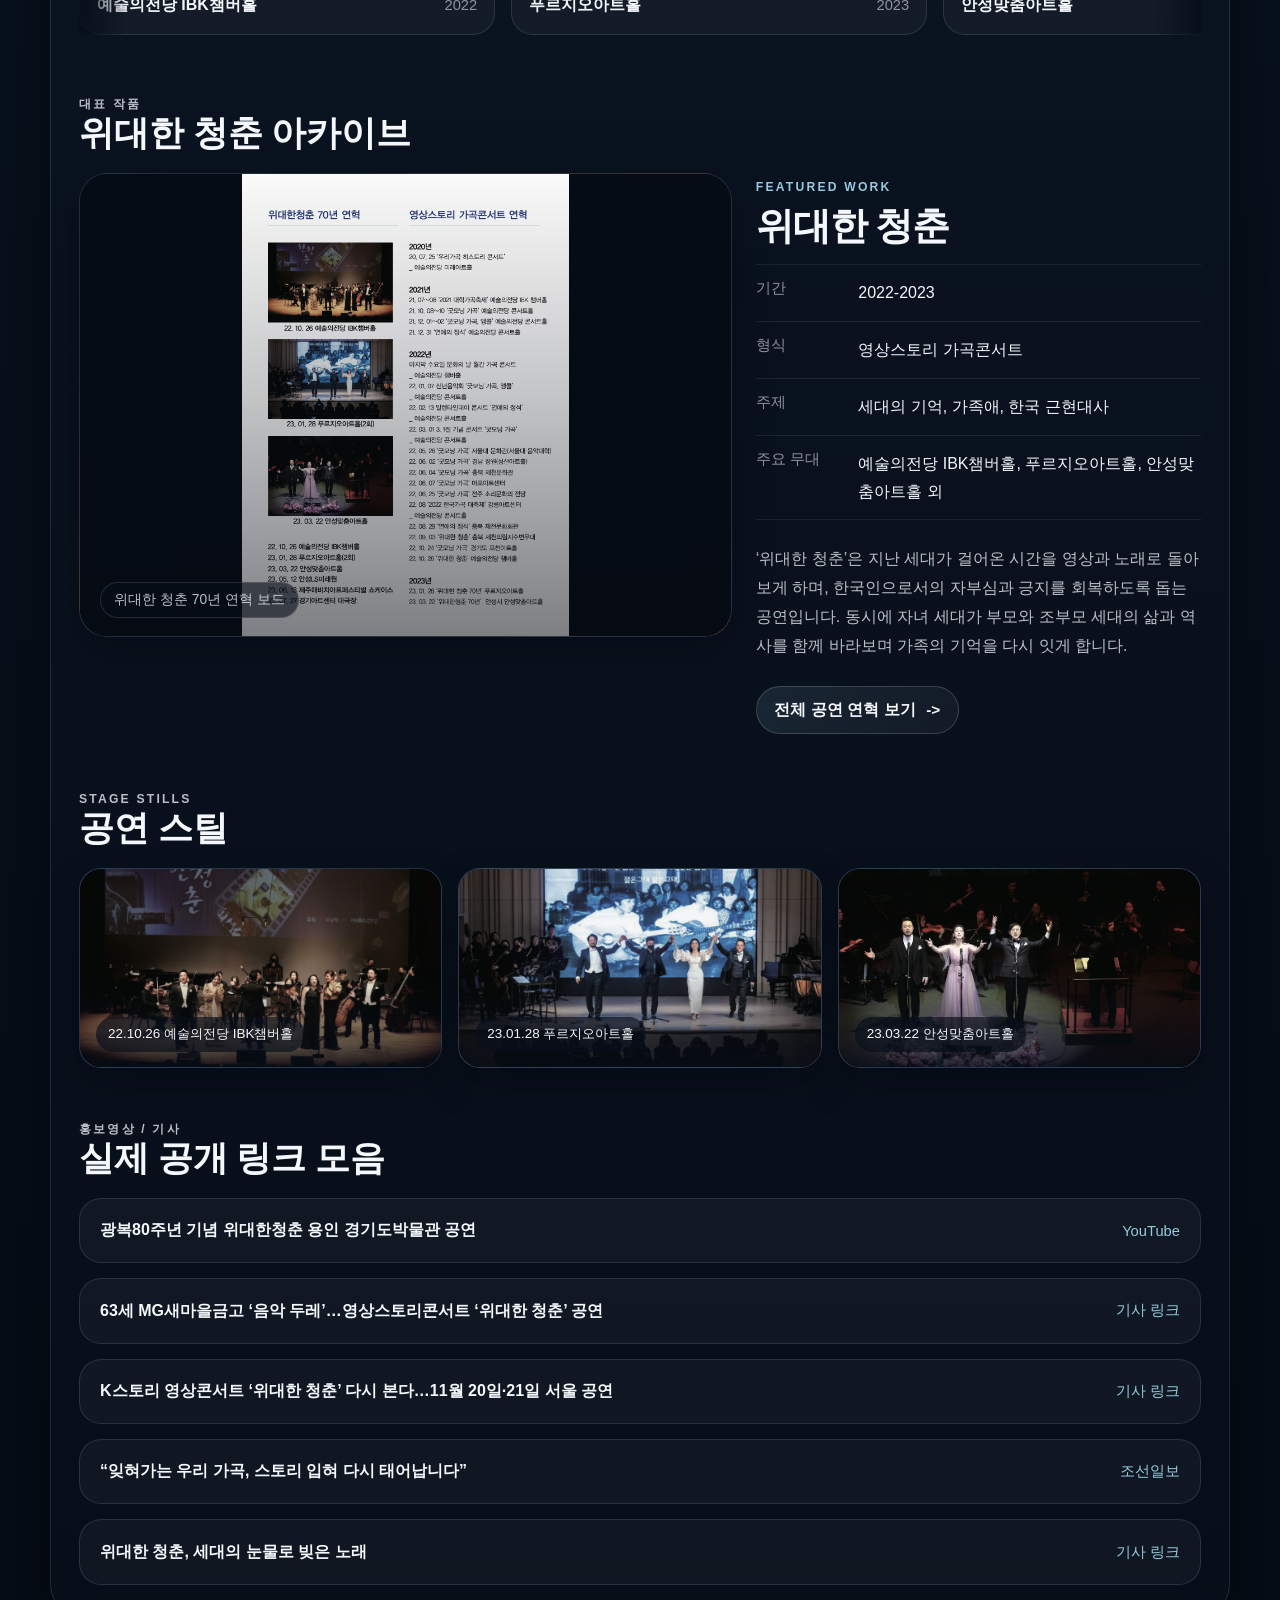
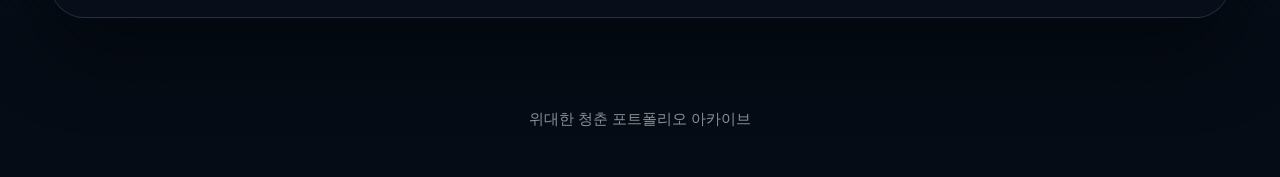
==== commit 9ef37fac: "Bust cache for updated still assets" ====
--- a/index.html
+++ b/index.html
@@ -102,12 +102,12 @@
         </div>
 
         <div class="preview-rail">
-          <div class="preview-grid">
+          <div class="preview-grid" data-drag-scroll>
             <article class="preview-card">
               <div class="preview-card__media media-swatch media-swatch--ember">
                 <img
                   class="media-asset"
-                  src="assets/great-youth-stage-ibk-2022.png"
+                  src="assets/great-youth-stage-ibk-2022.png?v=2"
                   alt="위대한 청춘 예술의전당 IBK챔버홀 공연 장면"
                   loading="lazy"
                 />
@@ -124,7 +124,7 @@
               <div class="preview-card__media media-swatch media-swatch--harbor">
                 <img
                   class="media-asset"
-                  src="assets/great-youth-stage-prugio-2023.png"
+                  src="assets/great-youth-stage-prugio-2023.png?v=2"
                   alt="위대한 청춘 푸르지오아트홀 공연 장면"
                   loading="lazy"
                 />
@@ -141,7 +141,7 @@
               <div class="preview-card__media media-swatch media-swatch--signal">
                 <img
                   class="media-asset"
-                  src="assets/great-youth-stage-anseong-2023.png"
+                  src="assets/great-youth-stage-anseong-2023.png?v=2"
                   alt="위대한 청춘 안성맞춤아트홀 공연 장면"
                   loading="lazy"
                 />
@@ -223,7 +223,7 @@
           <figure class="still-frame still-frame--arrival">
             <img
               class="media-asset"
-              src="assets/great-youth-stage-ibk-2022.png"
+              src="assets/great-youth-stage-ibk-2022.png?v=2"
               alt="2022년 예술의전당 IBK챔버홀 위대한 청춘 공연 장면"
               loading="lazy"
             />
@@ -233,7 +233,7 @@
           <figure class="still-frame still-frame--refraction">
             <img
               class="media-asset"
-              src="assets/great-youth-stage-prugio-2023.png"
+              src="assets/great-youth-stage-prugio-2023.png?v=2"
               alt="2023년 푸르지오아트홀 위대한 청춘 공연 장면"
               loading="lazy"
             />
@@ -243,7 +243,7 @@
           <figure class="still-frame still-frame--rooftop">
             <img
               class="media-asset"
-              src="assets/great-youth-stage-anseong-2023.png"
+              src="assets/great-youth-stage-anseong-2023.png?v=2"
               alt="2023년 안성맞춤아트홀 위대한 청춘 공연 장면"
               loading="lazy"
             />
@@ -324,5 +324,6 @@
   <footer class="site-footer">
     <p>위대한 청춘 포트폴리오 아카이브</p>
   </footer>
+  <script src="script.js"></script>
 </body>
 </html>
--- a/styles.css
+++ b/styles.css
@@ -587,6 +587,8 @@
   overscroll-behavior-x: contain;
   scrollbar-width: thin;
   scrollbar-color: rgba(183, 210, 237, 0.28) transparent;
+  cursor: grab;
+  touch-action: pan-y;
 }
 
 .preview-grid::-webkit-scrollbar {
@@ -615,6 +617,16 @@
     background 180ms ease;
 }
 
+.preview-grid.is-dragging {
+  cursor: grabbing;
+  scroll-snap-type: none;
+  user-select: none;
+}
+
+.preview-grid.is-dragging .preview-card {
+  pointer-events: none;
+}
+
 .preview-card:hover,
 .preview-card:focus-within {
   transform: translateY(-3px);
@@ -998,21 +1010,33 @@
 
 .timeline-entry {
   display: grid;
-  grid-template-columns: 12.5rem minmax(0, 1fr);
+  grid-template-columns: clamp(14rem, 23vw, 16rem) minmax(0, 1fr);
   gap: 1rem;
+  align-items: start;
   padding: 1rem;
 }
 
 .timeline-entry__media {
   position: relative;
-  min-height: 10.5rem;
-  aspect-ratio: 16 / 10;
+  width: 100%;
+  min-width: 0;
   overflow: hidden;
   border-radius: var(--radius-small);
+  background: #0b1524;
 }
 
 .timeline-entry__copy {
   min-width: 0;
+  position: relative;
+  z-index: 1;
+}
+
+.timeline-entry__media .media-asset {
+  position: relative;
+  inset: auto;
+  width: 100%;
+  height: auto;
+  object-fit: contain;
 }
 
 .timeline-entry__header {
@@ -1282,10 +1306,6 @@
     min-height: 22rem;
   }
 
-  .timeline-entry__media {
-    min-height: 11.5rem;
-  }
-
   .press-link {
     grid-template-columns: 1fr;
     padding: 1rem 1.05rem;
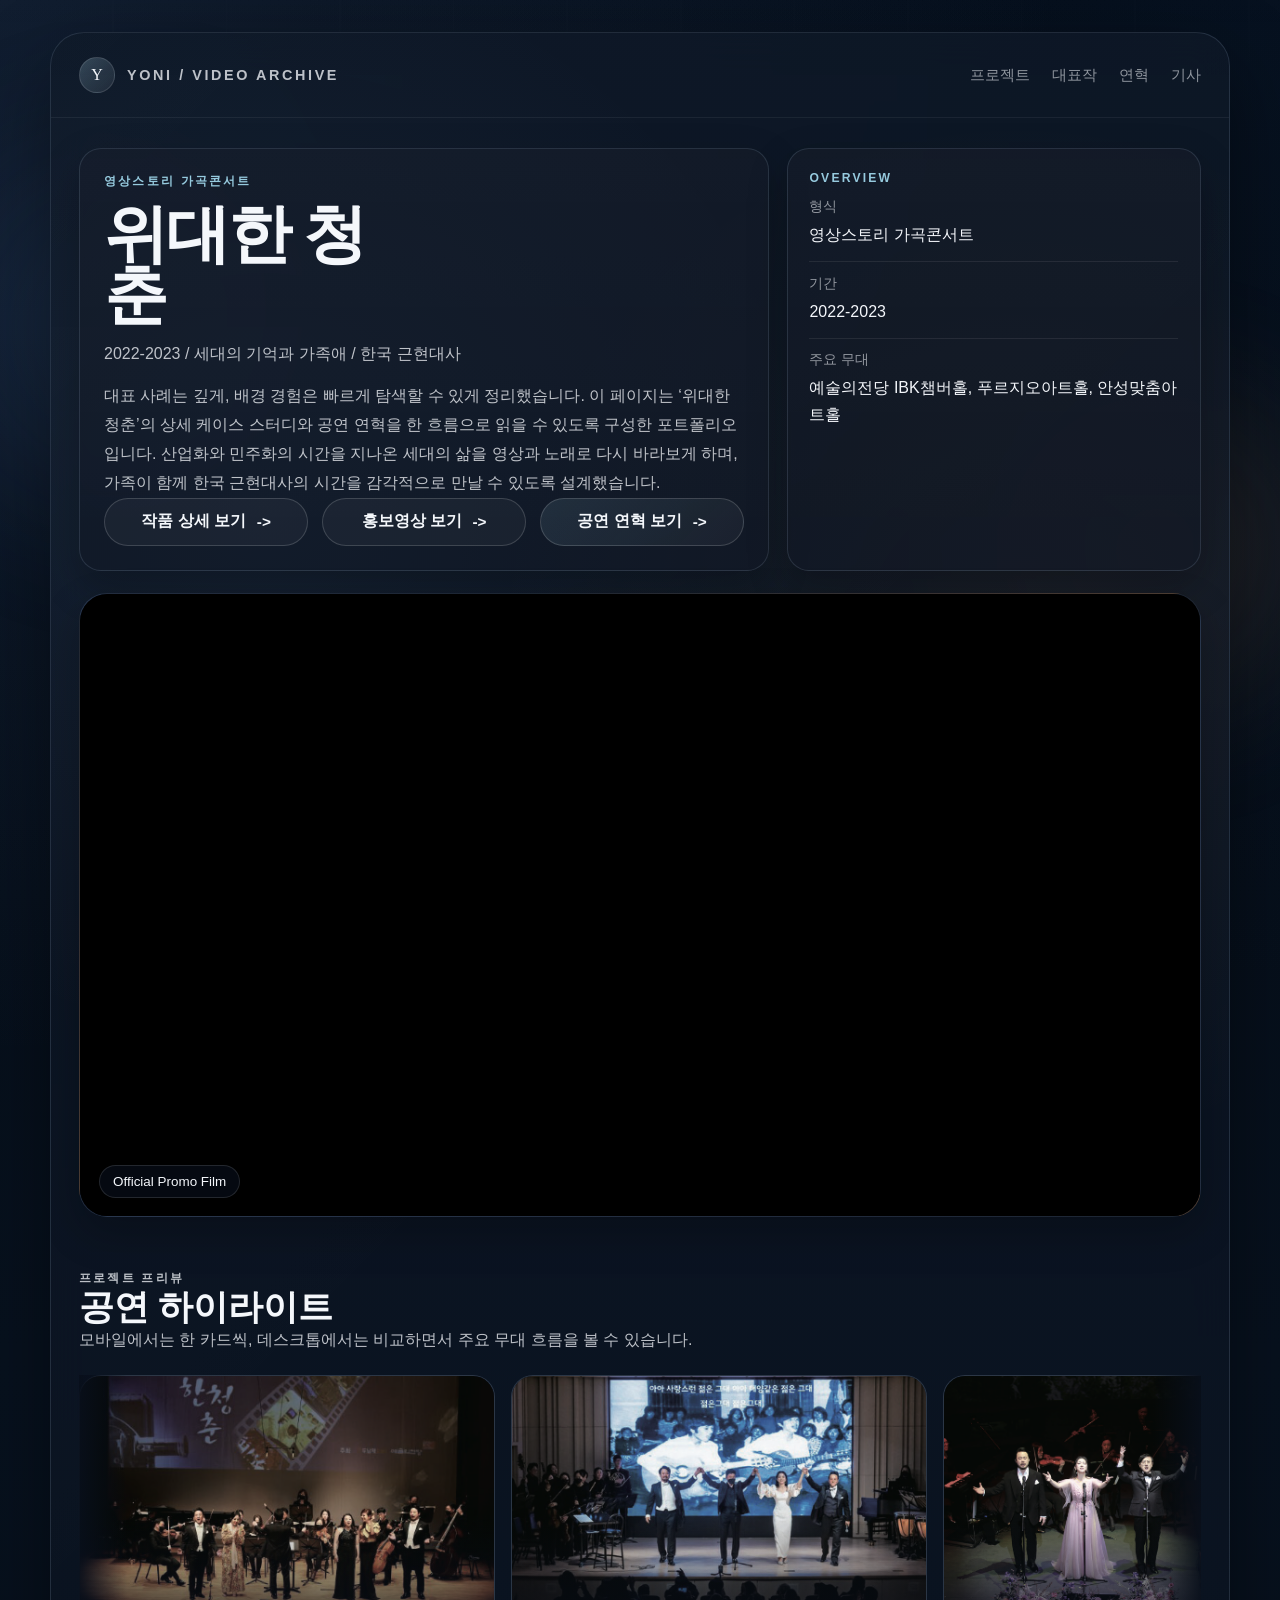
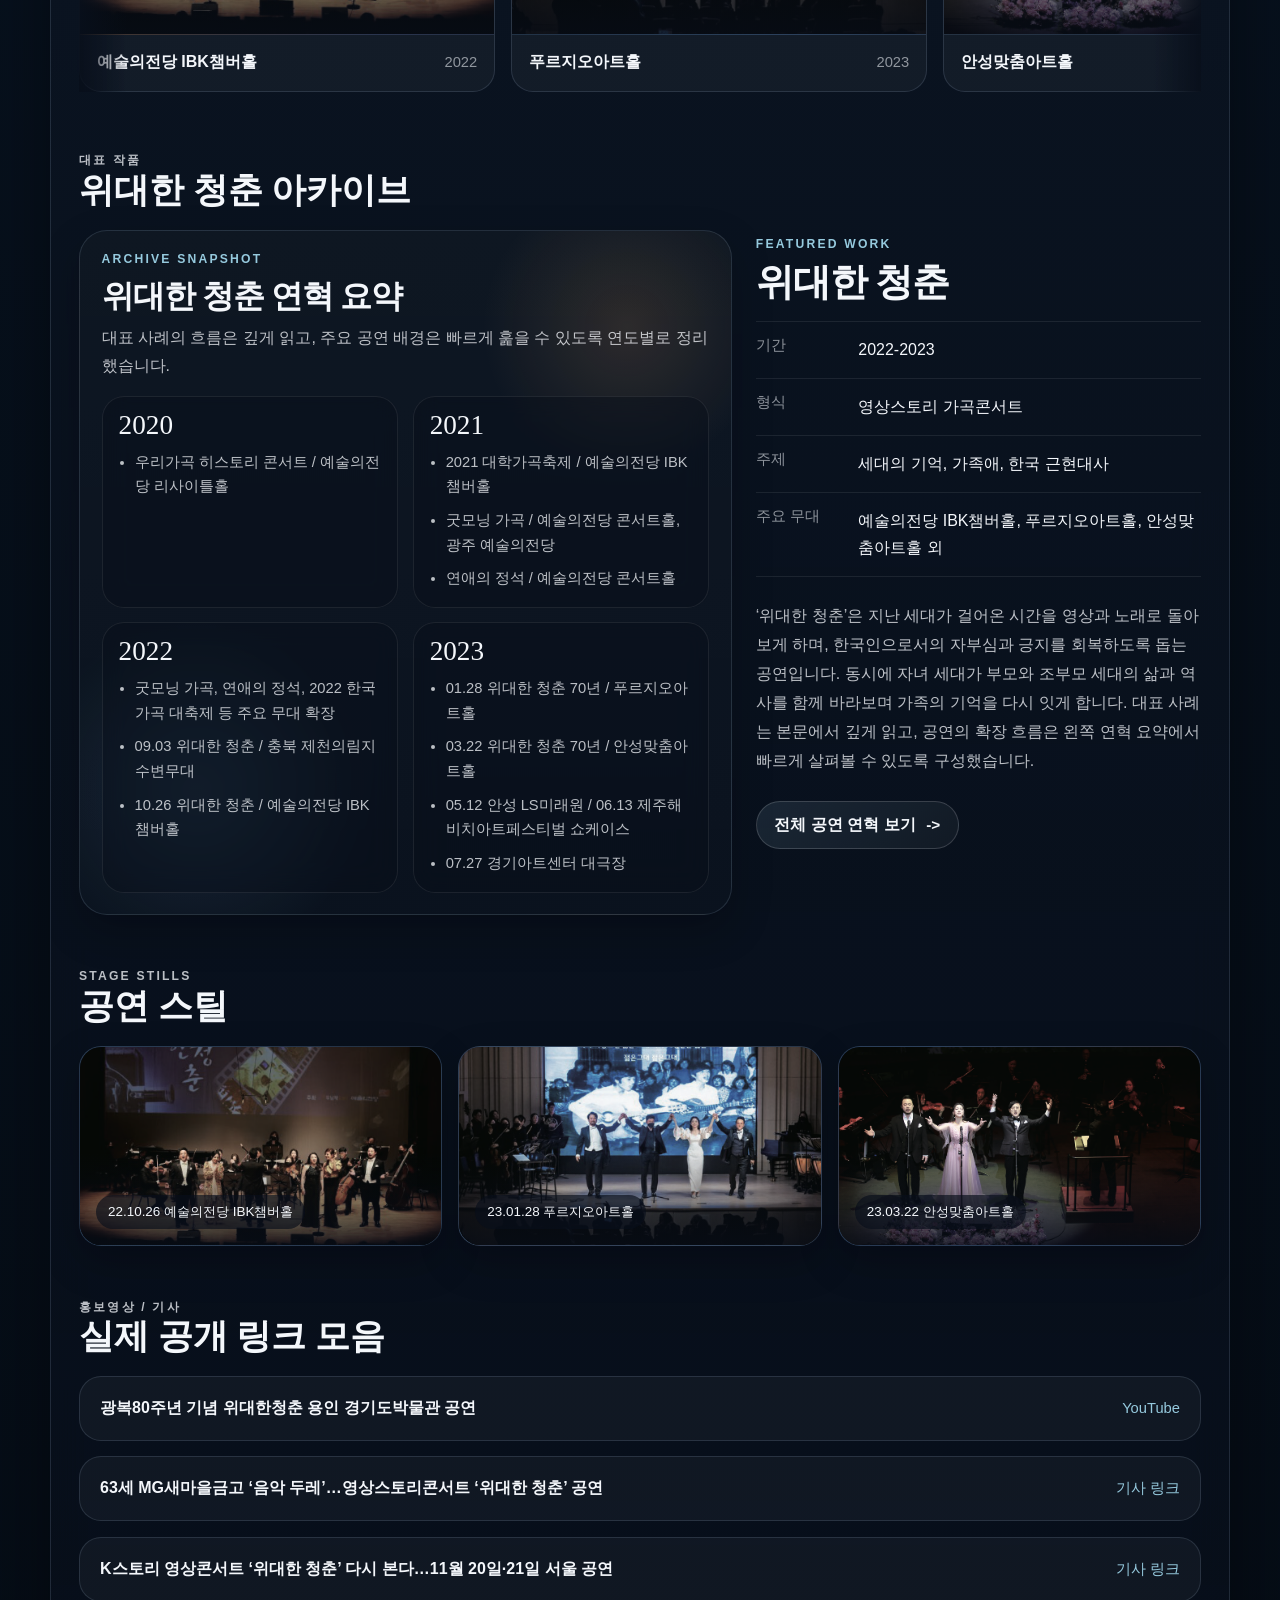
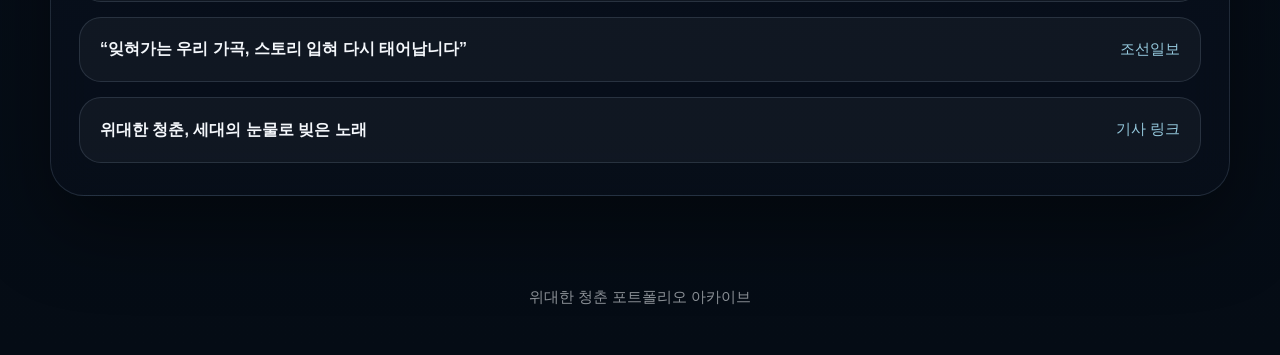
==== commit ea71a25b: "Replace history board with text summary" ====
--- a/index.html
+++ b/index.html
@@ -6,7 +6,7 @@
   <title>Yoni | 위대한 청춘 포트폴리오</title>
   <meta
     name="description"
-    content="영상스토리 가곡콘서트 '위대한 청춘'을 중심으로 구성한 시네마틱 포트폴리오 페이지."
+    content="대표 사례는 깊게, 배경 경험은 빠르게 탐색할 수 있도록 '위대한 청춘'을 중심으로 구성한 시네마틱 포트폴리오 페이지."
   />
   <link rel="stylesheet" href="styles.css" />
 </head>
@@ -40,9 +40,11 @@
             <h1 id="hero-title" class="hero__headline">위대한 청춘</h1>
             <p class="hero__meta">2022-2023 / 세대의 기억과 가족애 / 한국 근현대사</p>
             <p class="hero__summary">
-              산업화와 민주화의 시간을 지나온 세대의 삶을 영상과 노래로 다시 바라보게 하는
-              공연입니다. 지난 세대의 기억을 되새기고, 가족이 함께 한국 근현대사의 시간을
-              감각적으로 만날 수 있도록 구성한 영상스토리 콘서트입니다.
+              대표 사례는 깊게, 배경 경험은 빠르게 탐색할 수 있게 정리했습니다. 이
+              페이지는 &lsquo;위대한 청춘&rsquo;의 상세 케이스 스터디와 공연 연혁을 한 흐름으로
+              읽을 수 있도록 구성한 포트폴리오입니다. 산업화와 민주화의 시간을 지나온 세대의
+              삶을 영상과 노래로 다시 바라보게 하며, 가족이 함께 한국 근현대사의 시간을
+              감각적으로 만날 수 있도록 설계했습니다.
             </p>
             <div class="hero__actions">
               <a class="button-link button-link--ghost" href="#project-great-youth">작품 상세 보기</a>
@@ -98,6 +100,7 @@
           <div>
             <p class="eyebrow">프로젝트 프리뷰</p>
             <h2 id="projects-title">공연 하이라이트</h2>
+            <p>모바일에서는 한 카드씩, 데스크톱에서는 비교하면서 주요 무대 흐름을 볼 수 있습니다.</p>
           </div>
         </div>
 
@@ -166,16 +169,53 @@
         </div>
 
         <div class="project-detail">
-          <figure class="project-detail__frame media-stage media-stage--detail">
-            <img
-              class="media-asset media-asset--contain"
-              src="assets/great-youth-history-board.png"
-              alt="위대한 청춘 70년 공연 및 영상스토리 가곡콘서트 연혁 이미지"
-              loading="lazy"
-            />
-            <div class="media-stage__scrim"></div>
-            <figcaption class="project-detail__caption">위대한 청춘 70년 연혁 보드</figcaption>
-          </figure>
+          <section class="project-detail__frame archive-snapshot" aria-labelledby="archive-snapshot-title">
+            <div class="archive-snapshot__intro">
+              <p class="eyebrow">Archive Snapshot</p>
+              <h3 id="archive-snapshot-title" class="archive-snapshot__title">위대한 청춘 연혁 요약</h3>
+              <p class="archive-snapshot__summary">
+                대표 사례의 흐름은 깊게 읽고, 주요 공연 배경은 빠르게 훑을 수 있도록 연도별로
+                정리했습니다.
+              </p>
+            </div>
+
+            <div class="archive-snapshot__grid">
+              <section class="archive-snapshot__year" aria-labelledby="archive-year-2020">
+                <p id="archive-year-2020" class="archive-snapshot__year-label">2020</p>
+                <ul class="archive-snapshot__list">
+                  <li>우리가곡 히스토리 콘서트 / 예술의전당 리사이틀홀</li>
+                </ul>
+              </section>
+
+              <section class="archive-snapshot__year" aria-labelledby="archive-year-2021">
+                <p id="archive-year-2021" class="archive-snapshot__year-label">2021</p>
+                <ul class="archive-snapshot__list">
+                  <li>2021 대학가곡축제 / 예술의전당 IBK챔버홀</li>
+                  <li>굿모닝 가곡 / 예술의전당 콘서트홀, 광주 예술의전당</li>
+                  <li>연애의 정석 / 예술의전당 콘서트홀</li>
+                </ul>
+              </section>
+
+              <section class="archive-snapshot__year" aria-labelledby="archive-year-2022">
+                <p id="archive-year-2022" class="archive-snapshot__year-label">2022</p>
+                <ul class="archive-snapshot__list">
+                  <li>굿모닝 가곡, 연애의 정석, 2022 한국가곡 대축제 등 주요 무대 확장</li>
+                  <li>09.03 위대한 청춘 / 충북 제천의림지수변무대</li>
+                  <li>10.26 위대한 청춘 / 예술의전당 IBK챔버홀</li>
+                </ul>
+              </section>
+
+              <section class="archive-snapshot__year" aria-labelledby="archive-year-2023">
+                <p id="archive-year-2023" class="archive-snapshot__year-label">2023</p>
+                <ul class="archive-snapshot__list">
+                  <li>01.28 위대한 청춘 70년 / 푸르지오아트홀</li>
+                  <li>03.22 위대한 청춘 70년 / 안성맞춤아트홀</li>
+                  <li>05.12 안성 LS미래원 / 06.13 제주해비치아트페스티벌 쇼케이스</li>
+                  <li>07.27 경기아트센터 대극장</li>
+                </ul>
+              </section>
+            </div>
+          </section>
 
           <article class="project-detail__copy">
             <p class="eyebrow">Featured Work</p>
@@ -204,6 +244,8 @@
               &lsquo;위대한 청춘&rsquo;은 지난 세대가 걸어온 시간을 영상과 노래로 돌아보게 하며,
               한국인으로서의 자부심과 긍지를 회복하도록 돕는 공연입니다. 동시에 자녀 세대가
               부모와 조부모 세대의 삶과 역사를 함께 바라보며 가족의 기억을 다시 잇게 합니다.
+              대표 사례는 본문에서 깊게 읽고, 공연의 확장 흐름은 왼쪽 연혁 요약에서 빠르게
+              살펴볼 수 있도록 구성했습니다.
             </p>
 
             <a class="button-link" href="history.html#great-youth-history">전체 공연 연혁 보기</a>
--- a/styles.css
+++ b/styles.css
@@ -728,6 +728,71 @@
   margin: 0;
 }
 
+.archive-snapshot {
+  position: relative;
+  overflow: hidden;
+  padding: 1.35rem;
+  border: 1px solid var(--line-soft);
+  border-radius: var(--radius-large);
+  background:
+    radial-gradient(circle at 84% 14%, rgba(236, 170, 108, 0.14), transparent 18%),
+    radial-gradient(circle at 18% 82%, rgba(110, 166, 204, 0.14), transparent 22%),
+    linear-gradient(180deg, rgba(255, 255, 255, 0.03), rgba(255, 255, 255, 0.015)),
+    rgba(8, 15, 27, 0.62);
+  box-shadow: var(--shadow-card);
+}
+
+.archive-snapshot__intro {
+  margin-bottom: 1rem;
+}
+
+.archive-snapshot__title {
+  margin: 0 0 0.7rem;
+  font-family: "Iowan Old Style", "Palatino Linotype", Georgia, serif;
+  font-size: clamp(1.7rem, 2.5vw, 2.35rem);
+  line-height: 1.02;
+  letter-spacing: -0.03em;
+}
+
+.archive-snapshot__summary {
+  margin: 0;
+  max-width: 38rem;
+  color: var(--text-muted);
+  line-height: 1.75;
+}
+
+.archive-snapshot__grid {
+  display: grid;
+  grid-template-columns: repeat(2, minmax(0, 1fr));
+  gap: 0.9rem;
+}
+
+.archive-snapshot__year {
+  padding: 1rem;
+  border: 1px solid rgba(255, 255, 255, 0.08);
+  border-radius: var(--radius-medium);
+  background: rgba(8, 15, 27, 0.44);
+  backdrop-filter: blur(12px);
+}
+
+.archive-snapshot__year-label {
+  margin: 0 0 0.7rem;
+  color: var(--text-main);
+  font-family: "Iowan Old Style", "Palatino Linotype", Georgia, serif;
+  font-size: 1.7rem;
+  line-height: 0.95;
+}
+
+.archive-snapshot__list {
+  margin: 0;
+  padding-left: 1rem;
+  display: grid;
+  gap: 0.55rem;
+  color: var(--text-muted);
+  font-size: 0.92rem;
+  line-height: 1.68;
+}
+
 .project-detail__caption {
   position: absolute;
   left: 1.25rem;
@@ -1161,6 +1226,10 @@
     grid-template-columns: 1fr;
   }
 
+  .archive-snapshot__grid {
+    grid-template-columns: 1fr;
+  }
+
   .timeline-year {
     grid-template-columns: 1fr;
   }
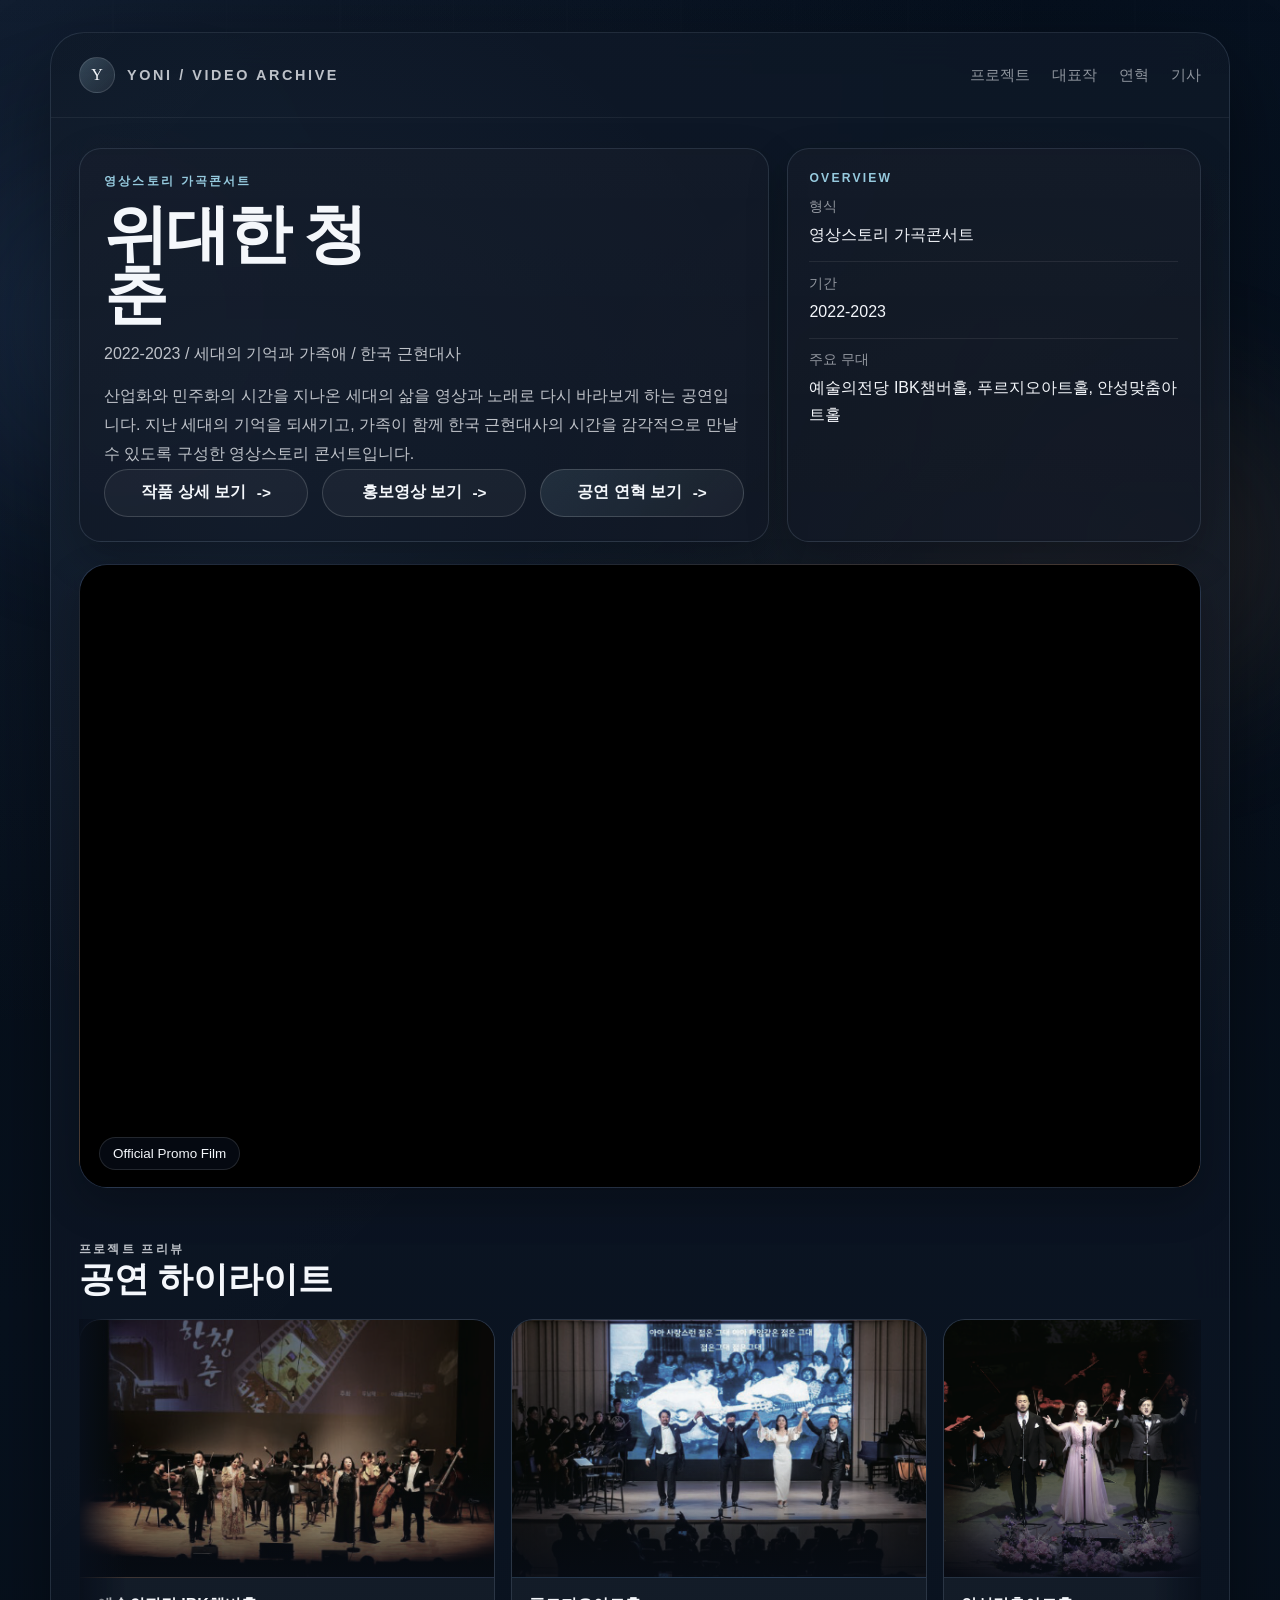
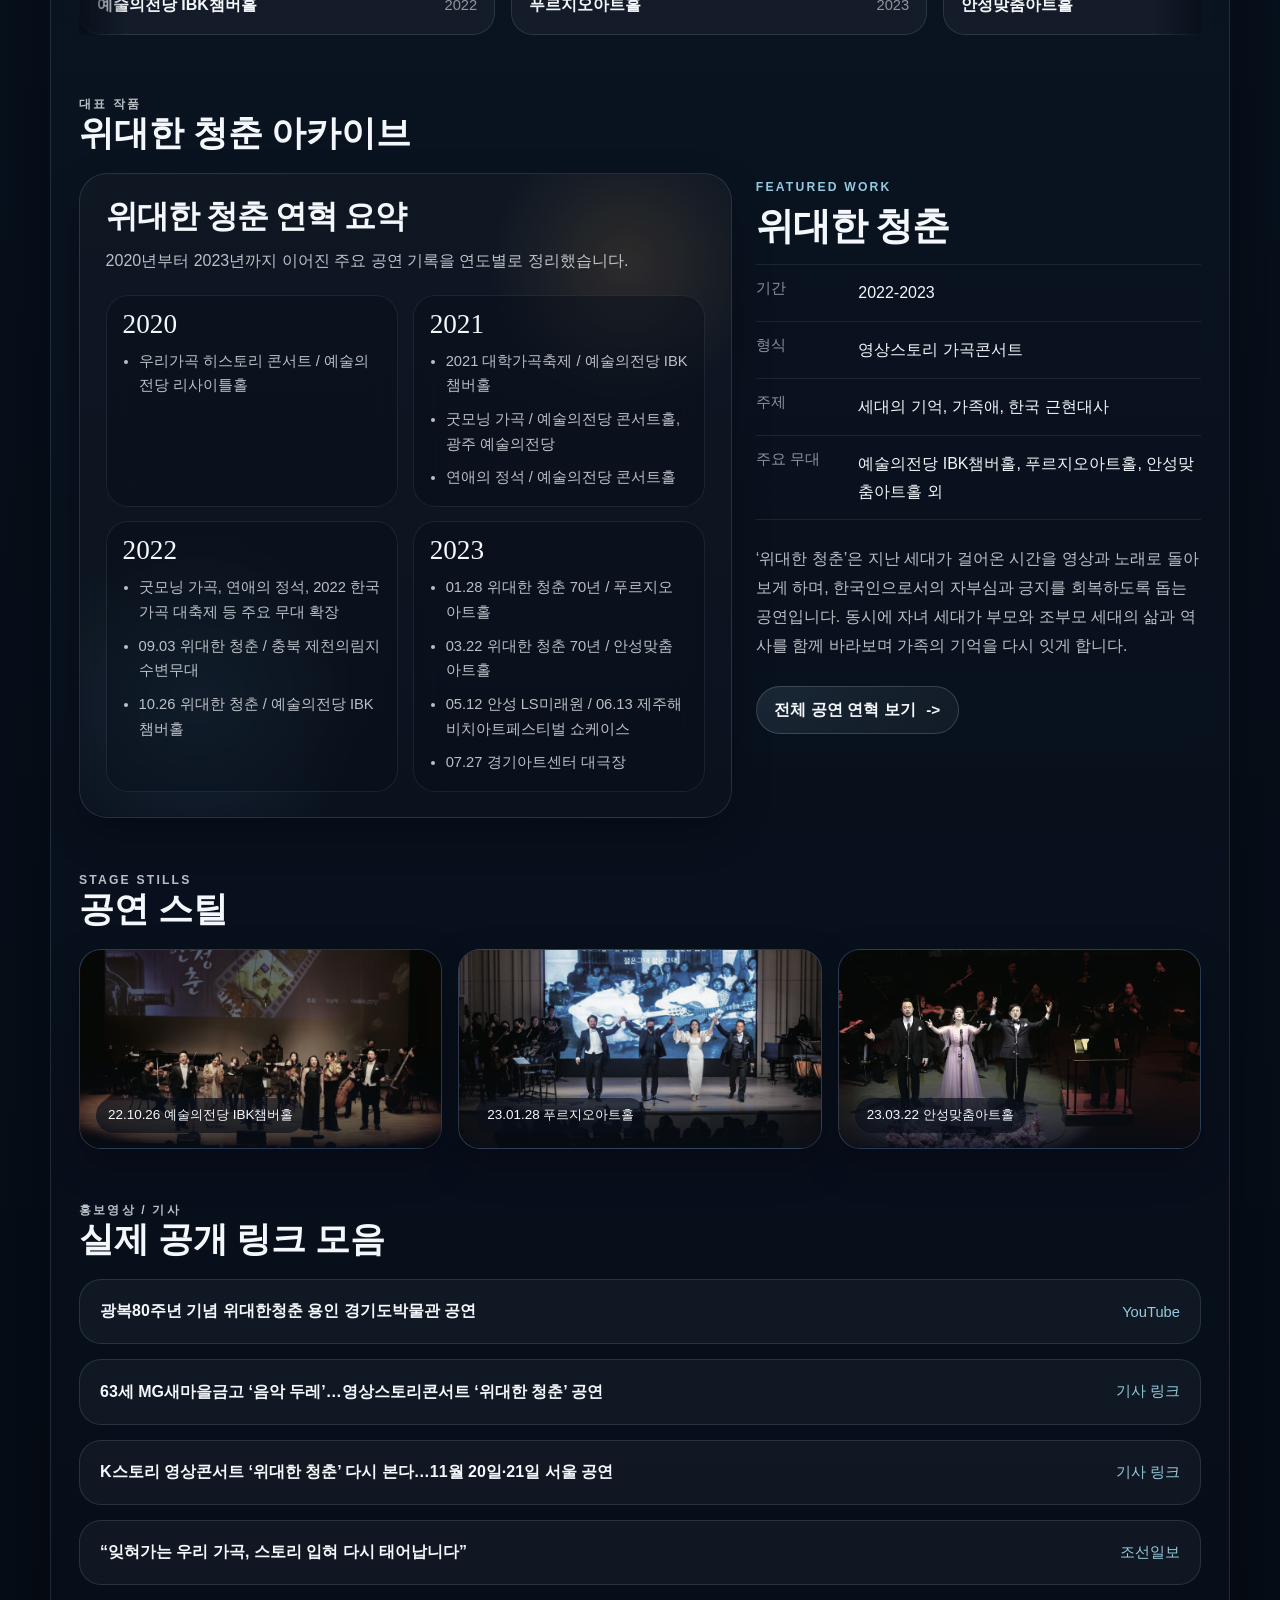
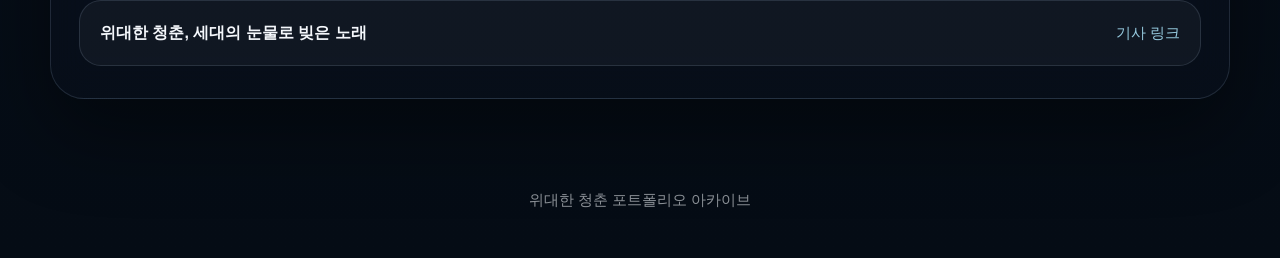
==== commit 5b375b3d: "Remove editorial copy from portfolio" ====
--- a/index.html
+++ b/index.html
@@ -6,7 +6,7 @@
   <title>Yoni | 위대한 청춘 포트폴리오</title>
   <meta
     name="description"
-    content="대표 사례는 깊게, 배경 경험은 빠르게 탐색할 수 있도록 '위대한 청춘'을 중심으로 구성한 시네마틱 포트폴리오 페이지."
+    content="영상스토리 가곡콘서트 '위대한 청춘'을 중심으로 구성한 시네마틱 포트폴리오 페이지."
   />
   <link rel="stylesheet" href="styles.css" />
 </head>
@@ -40,11 +40,9 @@
             <h1 id="hero-title" class="hero__headline">위대한 청춘</h1>
             <p class="hero__meta">2022-2023 / 세대의 기억과 가족애 / 한국 근현대사</p>
             <p class="hero__summary">
-              대표 사례는 깊게, 배경 경험은 빠르게 탐색할 수 있게 정리했습니다. 이
-              페이지는 &lsquo;위대한 청춘&rsquo;의 상세 케이스 스터디와 공연 연혁을 한 흐름으로
-              읽을 수 있도록 구성한 포트폴리오입니다. 산업화와 민주화의 시간을 지나온 세대의
-              삶을 영상과 노래로 다시 바라보게 하며, 가족이 함께 한국 근현대사의 시간을
-              감각적으로 만날 수 있도록 설계했습니다.
+              산업화와 민주화의 시간을 지나온 세대의 삶을 영상과 노래로 다시 바라보게 하는
+              공연입니다. 지난 세대의 기억을 되새기고, 가족이 함께 한국 근현대사의 시간을
+              감각적으로 만날 수 있도록 구성한 영상스토리 콘서트입니다.
             </p>
             <div class="hero__actions">
               <a class="button-link button-link--ghost" href="#project-great-youth">작품 상세 보기</a>
@@ -100,7 +98,6 @@
           <div>
             <p class="eyebrow">프로젝트 프리뷰</p>
             <h2 id="projects-title">공연 하이라이트</h2>
-            <p>모바일에서는 한 카드씩, 데스크톱에서는 비교하면서 주요 무대 흐름을 볼 수 있습니다.</p>
           </div>
         </div>
 
@@ -171,11 +168,9 @@
         <div class="project-detail">
           <section class="project-detail__frame archive-snapshot" aria-labelledby="archive-snapshot-title">
             <div class="archive-snapshot__intro">
-              <p class="eyebrow">Archive Snapshot</p>
               <h3 id="archive-snapshot-title" class="archive-snapshot__title">위대한 청춘 연혁 요약</h3>
               <p class="archive-snapshot__summary">
-                대표 사례의 흐름은 깊게 읽고, 주요 공연 배경은 빠르게 훑을 수 있도록 연도별로
-                정리했습니다.
+                2020년부터 2023년까지 이어진 주요 공연 기록을 연도별로 정리했습니다.
               </p>
             </div>
 
@@ -244,8 +239,6 @@
               &lsquo;위대한 청춘&rsquo;은 지난 세대가 걸어온 시간을 영상과 노래로 돌아보게 하며,
               한국인으로서의 자부심과 긍지를 회복하도록 돕는 공연입니다. 동시에 자녀 세대가
               부모와 조부모 세대의 삶과 역사를 함께 바라보며 가족의 기억을 다시 잇게 합니다.
-              대표 사례는 본문에서 깊게 읽고, 공연의 확장 흐름은 왼쪽 연혁 요약에서 빠르게
-              살펴볼 수 있도록 구성했습니다.
             </p>
 
             <a class="button-link" href="history.html#great-youth-history">전체 공연 연혁 보기</a>
--- a/styles.css
+++ b/styles.css
@@ -731,7 +731,7 @@
 .archive-snapshot {
   position: relative;
   overflow: hidden;
-  padding: 1.35rem;
+  padding: 1.6rem;
   border: 1px solid var(--line-soft);
   border-radius: var(--radius-large);
   background:
@@ -743,14 +743,14 @@
 }
 
 .archive-snapshot__intro {
-  margin-bottom: 1rem;
+  margin-bottom: 1.2rem;
 }
 
 .archive-snapshot__title {
-  margin: 0 0 0.7rem;
+  margin: 0 0 0.8rem;
   font-family: "Iowan Old Style", "Palatino Linotype", Georgia, serif;
   font-size: clamp(1.7rem, 2.5vw, 2.35rem);
-  line-height: 1.02;
+  line-height: 1.08;
   letter-spacing: -0.03em;
 }
 
@@ -758,7 +758,7 @@
   margin: 0;
   max-width: 38rem;
   color: var(--text-muted);
-  line-height: 1.75;
+  line-height: 1.8;
 }
 
 .archive-snapshot__grid {
